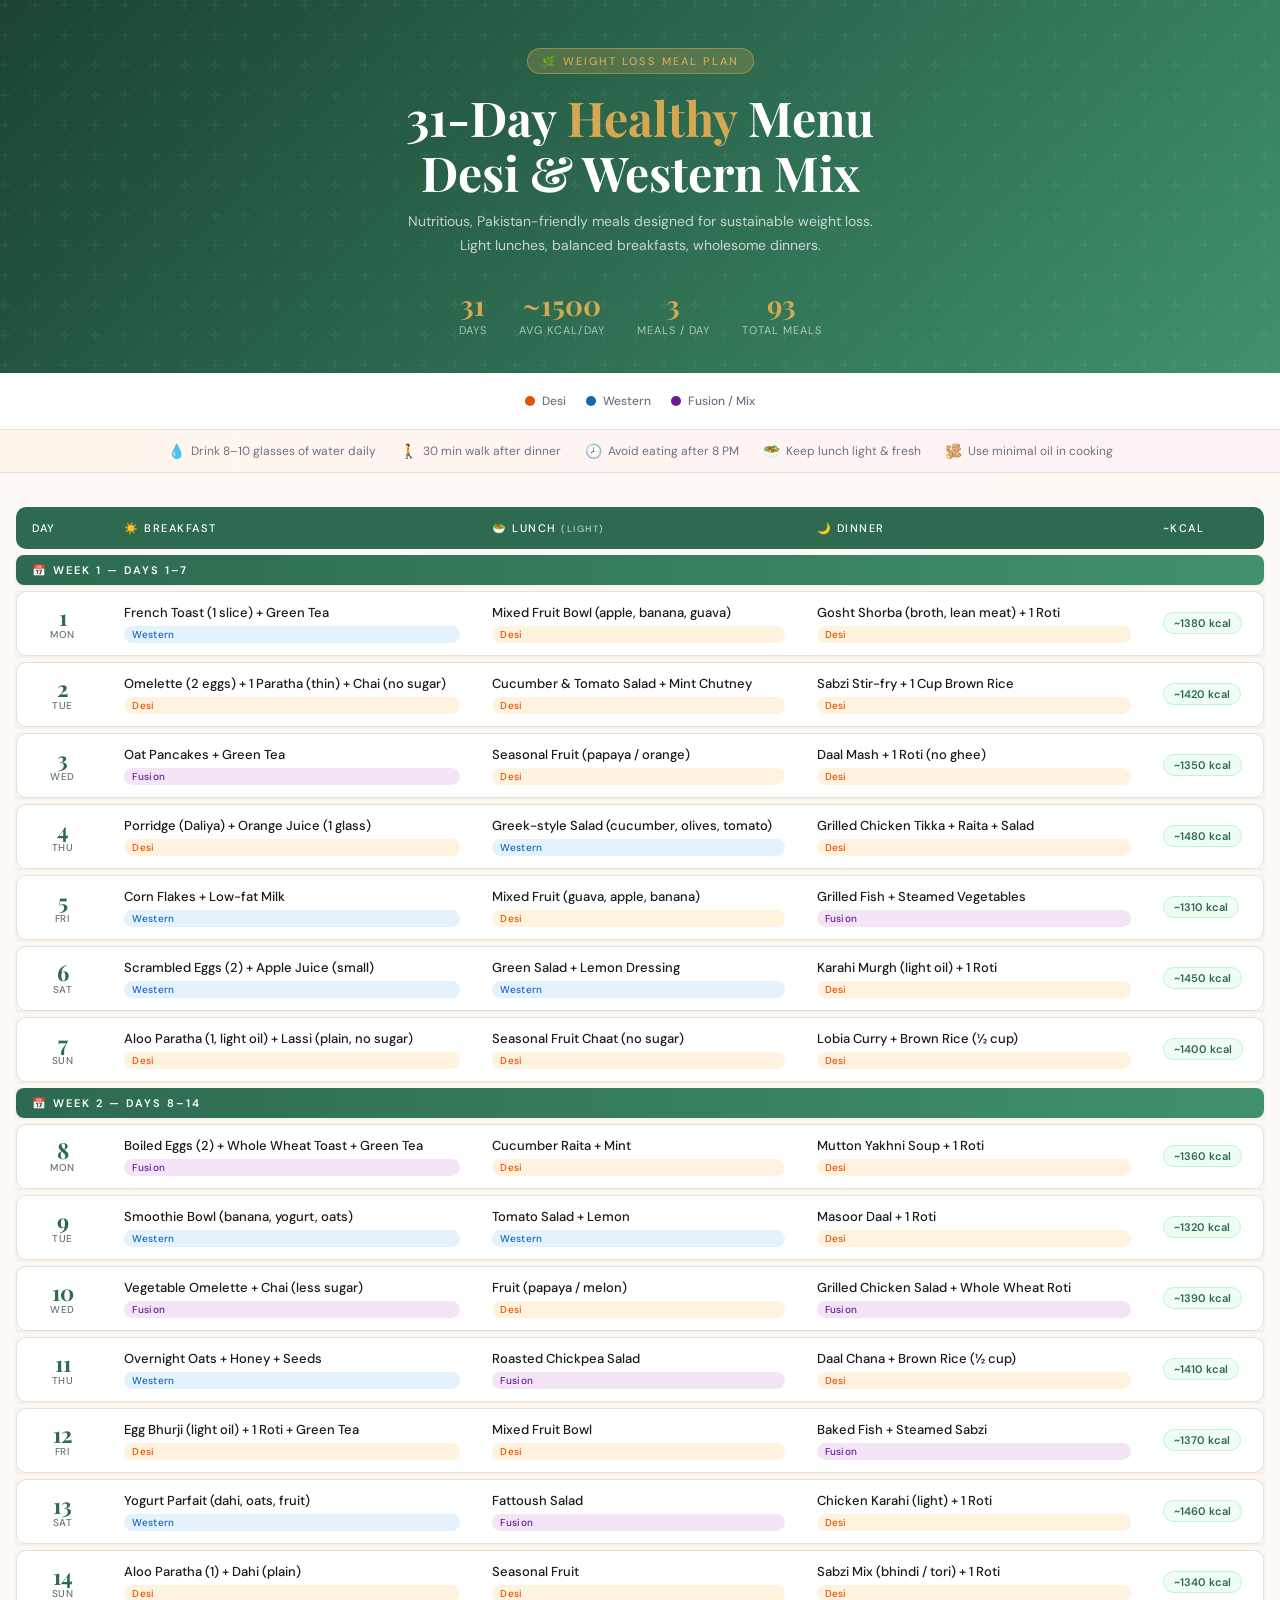
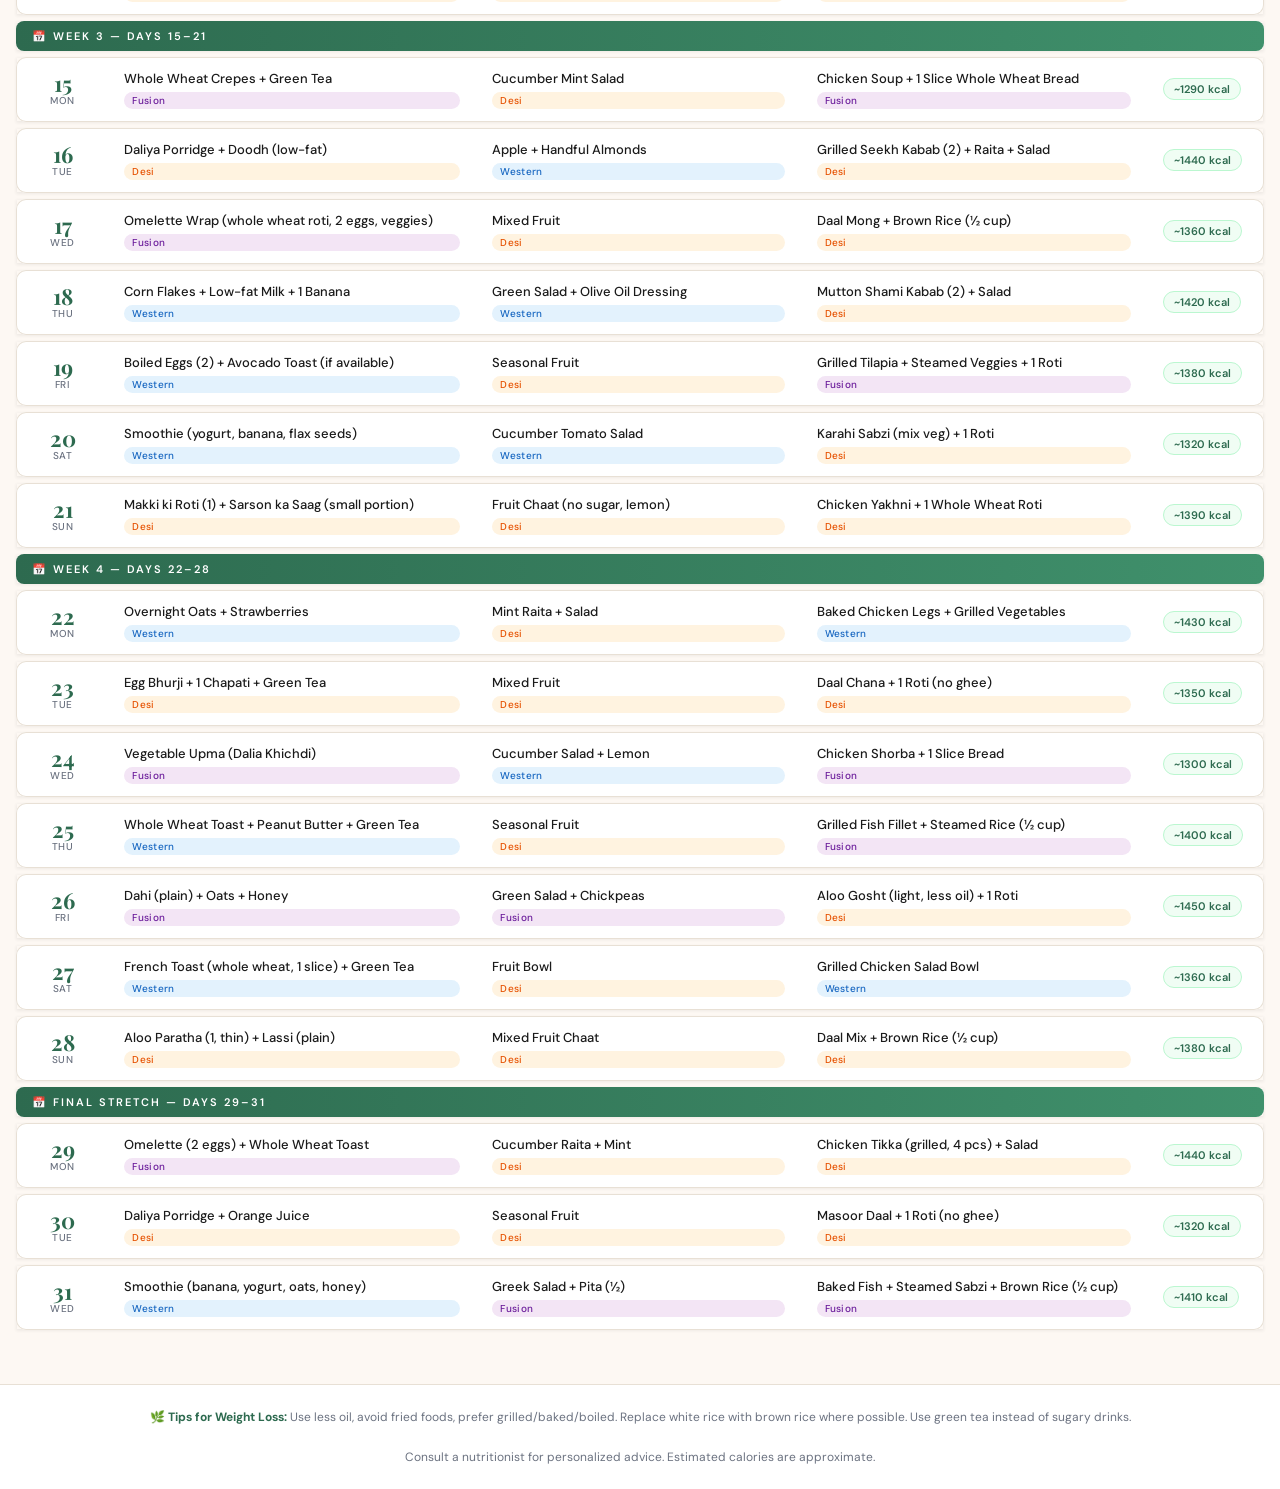
==== index.html @ 313023bd "test" ====
<!DOCTYPE html>
<html lang="en">
<head>
<meta charset="UTF-8">
<meta name="viewport" content="width=device-width, initial-scale=1.0">
<title>31-Day Meal Plan – Weight Loss</title>
<link href="https://fonts.googleapis.com/css2?family=Playfair+Display:wght@700;900&family=DM+Sans:wght@300;400;500&display=swap" rel="stylesheet">
<style>
  :root {
    --bg: #fdf8f3;
    --card: #ffffff;
    --primary: #2d6a4f;
    --accent: #d4a853;
    --accent2: #e07a5f;
    --text: #1a1a1a;
    --muted: #6b7280;
    --border: #e8e0d5;
    --breakfast: #fff7ed;
    --lunch: #f0fdf4;
    --dinner: #fdf2f8;
    --bfast-acc: #f97316;
    --lunch-acc: #16a34a;
    --dinner-acc: #9333ea;
  }

  * { box-sizing: border-box; margin: 0; padding: 0; }

  body {
    font-family: 'DM Sans', sans-serif;
    background: var(--bg);
    color: var(--text);
    min-height: 100vh;
  }

  /* HERO */
  .hero {
    background: linear-gradient(135deg, #1b4332 0%, #2d6a4f 50%, #40916c 100%);
    padding: 48px 24px 36px;
    text-align: center;
    position: relative;
    overflow: hidden;
  }
  .hero::before {
    content: '';
    position: absolute;
    inset: 0;
    background: url("data:image/svg+xml,%3Csvg width='60' height='60' viewBox='0 0 60 60' xmlns='http://www.w3.org/2000/svg'%3E%3Cg fill='none' fill-rule='evenodd'%3E%3Cg fill='%23ffffff' fill-opacity='0.04'%3E%3Cpath d='M36 34v-4h-2v4h-4v2h4v4h2v-4h4v-2h-4zm0-30V0h-2v4h-4v2h4v4h2V6h4V4h-4zM6 34v-4H4v4H0v2h4v4h2v-4h4v-2H6zM6 4V0H4v4H0v2h4v4h2V6h4V4H6z'/%3E%3C/g%3E%3C/g%3E%3C/svg%3E");
  }
  .hero-badge {
    display: inline-block;
    background: rgba(212,168,83,0.25);
    border: 1px solid rgba(212,168,83,0.5);
    color: var(--accent);
    font-size: 11px;
    font-weight: 500;
    letter-spacing: 2px;
    text-transform: uppercase;
    padding: 5px 14px;
    border-radius: 20px;
    margin-bottom: 16px;
  }
  .hero h1 {
    font-family: 'Playfair Display', serif;
    font-size: clamp(28px, 6vw, 48px);
    color: #ffffff;
    line-height: 1.15;
    margin-bottom: 10px;
  }
  .hero h1 span { color: var(--accent); }
  .hero p {
    color: rgba(255,255,255,0.72);
    font-size: 14px;
    max-width: 480px;
    margin: 0 auto 28px;
    line-height: 1.7;
  }
  .hero-stats {
    display: flex;
    justify-content: center;
    gap: 32px;
    flex-wrap: wrap;
  }
  .stat {
    text-align: center;
  }
  .stat-num {
    font-family: 'Playfair Display', serif;
    font-size: 28px;
    color: var(--accent);
    font-weight: 700;
  }
  .stat-label {
    font-size: 11px;
    color: rgba(255,255,255,0.6);
    text-transform: uppercase;
    letter-spacing: 1px;
  }

  /* LEGEND */
  .legend {
    display: flex;
    justify-content: center;
    gap: 20px;
    flex-wrap: wrap;
    padding: 20px 24px;
    background: var(--card);
    border-bottom: 1px solid var(--border);
  }
  .legend-item {
    display: flex;
    align-items: center;
    gap: 7px;
    font-size: 12px;
    font-weight: 500;
    color: var(--muted);
  }
  .legend-dot {
    width: 10px; height: 10px;
    border-radius: 50%;
  }

  /* TIPS */
  .tips-bar {
    background: linear-gradient(90deg, #fff7ed, #fdf2f8);
    border-bottom: 1px solid var(--border);
    padding: 12px 24px;
    display: flex;
    gap: 24px;
    flex-wrap: wrap;
    justify-content: center;
  }
  .tip {
    font-size: 12px;
    color: var(--muted);
    display: flex;
    align-items: center;
    gap: 6px;
  }
  .tip-icon { font-size: 14px; }

  /* TABLE WRAPPER */
  .table-wrap {
    overflow-x: auto;
    padding: 28px 16px 48px;
    max-width: 1300px;
    margin: 0 auto;
  }

  table {
    width: 100%;
    border-collapse: separate;
    border-spacing: 0 6px;
    min-width: 700px;
  }

  thead tr th {
    background: var(--primary);
    color: #fff;
    font-size: 11px;
    font-weight: 500;
    letter-spacing: 1.5px;
    text-transform: uppercase;
    padding: 14px 16px;
    text-align: left;
  }
  thead tr th:first-child { border-radius: 10px 0 0 10px; }
  thead tr th:last-child { border-radius: 0 10px 10px 0; }

  tbody tr {
    background: var(--card);
    box-shadow: 0 1px 3px rgba(0,0,0,0.06);
    transition: transform 0.15s, box-shadow 0.15s;
  }
  tbody tr:hover {
    transform: translateY(-1px);
    box-shadow: 0 4px 16px rgba(0,0,0,0.10);
  }
  tbody tr td {
    padding: 12px 16px;
    font-size: 13px;
    vertical-align: middle;
    border-top: 1px solid var(--border);
    border-bottom: 1px solid var(--border);
  }
  tbody tr td:first-child {
    border-left: 1px solid var(--border);
    border-radius: 10px 0 0 10px;
  }
  tbody tr td:last-child {
    border-right: 1px solid var(--border);
    border-radius: 0 10px 10px 0;
  }

  /* Day column */
  .day-cell {
    display: flex;
    flex-direction: column;
    align-items: center;
    min-width: 56px;
  }
  .day-num {
    font-family: 'Playfair Display', serif;
    font-size: 22px;
    font-weight: 700;
    color: var(--primary);
    line-height: 1;
  }
  .day-name {
    font-size: 10px;
    font-weight: 500;
    color: var(--muted);
    text-transform: uppercase;
    letter-spacing: 0.5px;
  }

  /* Meal pills */
  .meal-cell { display: flex; flex-direction: column; gap: 5px; }
  .meal-main { font-weight: 500; font-size: 13px; color: var(--text); }
  .meal-note { font-size: 11px; color: var(--muted); }

  .tag {
    display: inline-block;
    font-size: 10px;
    font-weight: 500;
    padding: 2px 8px;
    border-radius: 20px;
    letter-spacing: 0.3px;
  }
  .tag-desi { background: #fff3e0; color: #e65100; }
  .tag-western { background: #e3f2fd; color: #1565c0; }
  .tag-mix { background: #f3e5f5; color: #6a1b9a; }

  /* Cal badge */
  .cal-badge {
    display: inline-block;
    background: #f0fdf4;
    color: var(--primary);
    font-size: 11px;
    font-weight: 600;
    padding: 3px 10px;
    border-radius: 20px;
    border: 1px solid #bbf7d0;
    white-space: nowrap;
  }

  /* Week dividers */
  .week-header td {
    background: linear-gradient(90deg, #2d6a4f, #40916c) !important;
    color: white !important;
    font-size: 11px !important;
    font-weight: 600 !important;
    letter-spacing: 2px !important;
    text-transform: uppercase !important;
    padding: 8px 16px !important;
    border: none !important;
    border-radius: 8px !important;
    box-shadow: none !important;
  }
  .week-header:hover { transform: none !important; box-shadow: none !important; }

  /* Footer */
  footer {
    text-align: center;
    padding: 24px;
    font-size: 12px;
    color: var(--muted);
    border-top: 1px solid var(--border);
    background: var(--card);
  }
  footer strong { color: var(--primary); }

  @media (max-width: 600px) {
    .hero { padding: 32px 16px 24px; }
    .hero-stats { gap: 20px; }
  }
</style>
</head>
<body>

<div class="hero">
  <div class="hero-badge">🌿 Weight Loss Meal Plan</div>
  <h1>31-Day <span>Healthy</span> Menu<br>Desi & Western Mix</h1>
  <p>Nutritious, Pakistan-friendly meals designed for sustainable weight loss. Light lunches, balanced breakfasts, wholesome dinners.</p>
  <div class="hero-stats">
    <div class="stat"><div class="stat-num">31</div><div class="stat-label">Days</div></div>
    <div class="stat"><div class="stat-num">~1500</div><div class="stat-label">Avg kcal/day</div></div>
    <div class="stat"><div class="stat-num">3</div><div class="stat-label">Meals / Day</div></div>
    <div class="stat"><div class="stat-num">93</div><div class="stat-label">Total Meals</div></div>
  </div>
</div>

<div class="legend">
  <div class="legend-item"><div class="legend-dot" style="background:#e65100"></div> Desi</div>
  <div class="legend-item"><div class="legend-dot" style="background:#1565c0"></div> Western</div>
  <div class="legend-item"><div class="legend-dot" style="background:#6a1b9a"></div> Fusion / Mix</div>
</div>

<div class="tips-bar">
  <div class="tip"><span class="tip-icon">💧</span> Drink 8–10 glasses of water daily</div>
  <div class="tip"><span class="tip-icon">🚶</span> 30 min walk after dinner</div>
  <div class="tip"><span class="tip-icon">🕗</span> Avoid eating after 8 PM</div>
  <div class="tip"><span class="tip-icon">🥗</span> Keep lunch light & fresh</div>
  <div class="tip"><span class="tip-icon">🫚</span> Use minimal oil in cooking</div>
</div>

<div class="table-wrap">
<table>
  <thead>
    <tr>
      <th>Day</th>
      <th>☀️ Breakfast</th>
      <th>🥗 Lunch <small style="opacity:.7">(light)</small></th>
      <th>🌙 Dinner</th>
      <th>~kcal</th>
    </tr>
  </thead>
  <tbody id="mealBody">
  </tbody>
</table>
</div>

<footer>
  <p>🌿 <strong>Tips for Weight Loss:</strong> Use less oil, avoid fried foods, prefer grilled/baked/boiled. Replace white rice with brown rice where possible. Use green tea instead of sugary drinks.</p>
  <br>
  <p style="margin-top:8px">Consult a nutritionist for personalized advice. Estimated calories are approximate.</p>
</footer>

<script>
const days = ['Mon','Tue','Wed','Thu','Fri','Sat','Sun'];

const meals = [
  // WEEK 1
  { b:'French Toast (1 slice) + Green Tea', bl:'western', l:'Mixed Fruit Bowl (apple, banana, guava)', ll:'desi', d:'Gosht Shorba (broth, lean meat) + 1 Roti', dl:'desi', kcal:1380 },
  { b:'Omelette (2 eggs) + 1 Paratha (thin) + Chai (no sugar)', bl:'desi', l:'Cucumber & Tomato Salad + Mint Chutney', ll:'desi', d:'Sabzi Stir-fry + 1 Cup Brown Rice', dl:'desi', kcal:1420 },
  { b:'Oat Pancakes + Green Tea', bl:'mix', l:'Seasonal Fruit (papaya / orange)', ll:'desi', d:'Daal Mash + 1 Roti (no ghee)', dl:'desi', kcal:1350 },
  { b:'Porridge (Daliya) + Orange Juice (1 glass)', bl:'desi', l:'Greek-style Salad (cucumber, olives, tomato)', ll:'western', d:'Grilled Chicken Tikka + Raita + Salad', dl:'desi', kcal:1480 },
  { b:'Corn Flakes + Low-fat Milk', bl:'western', l:'Mixed Fruit (guava, apple, banana)', ll:'desi', d:'Grilled Fish + Steamed Vegetables', dl:'mix', kcal:1310 },
  { b:'Scrambled Eggs (2) + Apple Juice (small)', bl:'western', l:'Green Salad + Lemon Dressing', ll:'western', d:'Karahi Murgh (light oil) + 1 Roti', dl:'desi', kcal:1450 },
  { b:'Aloo Paratha (1, light oil) + Lassi (plain, no sugar)', bl:'desi', l:'Seasonal Fruit Chaat (no sugar)', ll:'desi', d:'Lobia Curry + Brown Rice (½ cup)', dl:'desi', kcal:1400 },

  // WEEK 2
  { b:'Boiled Eggs (2) + Whole Wheat Toast + Green Tea', bl:'mix', l:'Cucumber Raita + Mint', ll:'desi', d:'Mutton Yakhni Soup + 1 Roti', dl:'desi', kcal:1360 },
  { b:'Smoothie Bowl (banana, yogurt, oats)', bl:'western', l:'Tomato Salad + Lemon', ll:'western', d:'Masoor Daal + 1 Roti', dl:'desi', kcal:1320 },
  { b:'Vegetable Omelette + Chai (less sugar)', bl:'mix', l:'Fruit (papaya / melon)', ll:'desi', d:'Grilled Chicken Salad + Whole Wheat Roti', dl:'mix', kcal:1390 },
  { b:'Overnight Oats + Honey + Seeds', bl:'western', l:'Roasted Chickpea Salad', ll:'mix', d:'Daal Chana + Brown Rice (½ cup)', dl:'desi', kcal:1410 },
  { b:'Egg Bhurji (light oil) + 1 Roti + Green Tea', bl:'desi', l:'Mixed Fruit Bowl', ll:'desi', d:'Baked Fish + Steamed Sabzi', dl:'mix', kcal:1370 },
  { b:'Yogurt Parfait (dahi, oats, fruit)', bl:'western', l:'Fattoush Salad', ll:'mix', d:'Chicken Karahi (light) + 1 Roti', dl:'desi', kcal:1460 },
  { b:'Aloo Paratha (1) + Dahi (plain)', bl:'desi', l:'Seasonal Fruit', ll:'desi', d:'Sabzi Mix (bhindi / tori) + 1 Roti', dl:'desi', kcal:1340 },

  // WEEK 3
  { b:'Whole Wheat Crepes + Green Tea', bl:'mix', l:'Cucumber Mint Salad', ll:'desi', d:'Chicken Soup + 1 Slice Whole Wheat Bread', dl:'mix', kcal:1290 },
  { b:'Daliya Porridge + Doodh (low-fat)', bl:'desi', l:'Apple + Handful Almonds', ll:'western', d:'Grilled Seekh Kabab (2) + Raita + Salad', dl:'desi', kcal:1440 },
  { b:'Omelette Wrap (whole wheat roti, 2 eggs, veggies)', bl:'mix', l:'Mixed Fruit', ll:'desi', d:'Daal Mong + Brown Rice (½ cup)', dl:'desi', kcal:1360 },
  { b:'Corn Flakes + Low-fat Milk + 1 Banana', bl:'western', l:'Green Salad + Olive Oil Dressing', ll:'western', d:'Mutton Shami Kabab (2) + Salad', dl:'desi', kcal:1420 },
  { b:'Boiled Eggs (2) + Avocado Toast (if available)', bl:'western', l:'Seasonal Fruit', ll:'desi', d:'Grilled Tilapia + Steamed Veggies + 1 Roti', dl:'mix', kcal:1380 },
  { b:'Smoothie (yogurt, banana, flax seeds)', bl:'western', l:'Cucumber Tomato Salad', ll:'western', d:'Karahi Sabzi (mix veg) + 1 Roti', dl:'desi', kcal:1320 },
  { b:'Makki ki Roti (1) + Sarson ka Saag (small portion)', bl:'desi', l:'Fruit Chaat (no sugar, lemon)', ll:'desi', d:'Chicken Yakhni + 1 Whole Wheat Roti', dl:'desi', kcal:1390 },

  // WEEK 4
  { b:'Overnight Oats + Strawberries', bl:'western', l:'Mint Raita + Salad', ll:'desi', d:'Baked Chicken Legs + Grilled Vegetables', dl:'western', kcal:1430 },
  { b:'Egg Bhurji + 1 Chapati + Green Tea', bl:'desi', l:'Mixed Fruit', ll:'desi', d:'Daal Chana + 1 Roti (no ghee)', dl:'desi', kcal:1350 },
  { b:'Vegetable Upma (Dalia Khichdi)', bl:'mix', l:'Cucumber Salad + Lemon', ll:'western', d:'Chicken Shorba + 1 Slice Bread', dl:'mix', kcal:1300 },
  { b:'Whole Wheat Toast + Peanut Butter + Green Tea', bl:'western', l:'Seasonal Fruit', ll:'desi', d:'Grilled Fish Fillet + Steamed Rice (½ cup)', dl:'mix', kcal:1400 },
  { b:'Dahi (plain) + Oats + Honey', bl:'mix', l:'Green Salad + Chickpeas', ll:'mix', d:'Aloo Gosht (light, less oil) + 1 Roti', dl:'desi', kcal:1450 },
  { b:'French Toast (whole wheat, 1 slice) + Green Tea', bl:'western', l:'Fruit Bowl', ll:'desi', d:'Grilled Chicken Salad Bowl', dl:'western', kcal:1360 },
  { b:'Aloo Paratha (1, thin) + Lassi (plain)', bl:'desi', l:'Mixed Fruit Chaat', ll:'desi', d:'Daal Mix + Brown Rice (½ cup)', dl:'desi', kcal:1380 },

  // DAYS 29–31
  { b:'Omelette (2 eggs) + Whole Wheat Toast', bl:'mix', l:'Cucumber Raita + Mint', ll:'desi', d:'Chicken Tikka (grilled, 4 pcs) + Salad', dl:'desi', kcal:1440 },
  { b:'Daliya Porridge + Orange Juice', bl:'desi', l:'Seasonal Fruit', ll:'desi', d:'Masoor Daal + 1 Roti (no ghee)', dl:'desi', kcal:1320 },
  { b:'Smoothie (banana, yogurt, oats, honey)', bl:'western', l:'Greek Salad + Pita (½)', ll:'mix', d:'Baked Fish + Steamed Sabzi + Brown Rice (½ cup)', dl:'mix', kcal:1410 },
];

const tagMap = { desi:'tag-desi', western:'tag-western', mix:'tag-mix' };
const tagLabel = { desi:'Desi', western:'Western', mix:'Fusion' };
const weekLabels = ['Week 1 — Days 1–7','Week 2 — Days 8–14','Week 3 — Days 15–21','Week 4 — Days 22–28','Final Stretch — Days 29–31'];

const tbody = document.getElementById('mealBody');
let html = '';

meals.forEach((m, i) => {
  if (i % 7 === 0) {
    const wk = Math.floor(i / 7);
    html += `<tr class="week-header"><td colspan="5">📅 ${weekLabels[wk]}</td></tr>`;
  }
  const dayNum = i + 1;
  const dayName = days[i % 7];

  html += `<tr>
    <td>
      <div class="day-cell">
        <div class="day-num">${dayNum}</div>
        <div class="day-name">${dayName}</div>
      </div>
    </td>
    <td>
      <div class="meal-cell">
        <div class="meal-main">${m.b}</div>
        <span class="tag ${tagMap[m.bl]}">${tagLabel[m.bl]}</span>
      </div>
    </td>
    <td>
      <div class="meal-cell">
        <div class="meal-main">${m.l}</div>
        <span class="tag ${tagMap[m.ll]}">${tagLabel[m.ll]}</span>
      </div>
    </td>
    <td>
      <div class="meal-cell">
        <div class="meal-main">${m.d}</div>
        <span class="tag ${tagMap[m.dl]}">${tagLabel[m.dl]}</span>
      </div>
    </td>
    <td><span class="cal-badge">~${m.kcal} kcal</span></td>
  </tr>`;
});

tbody.innerHTML = html;
</script>
</body>
</html>
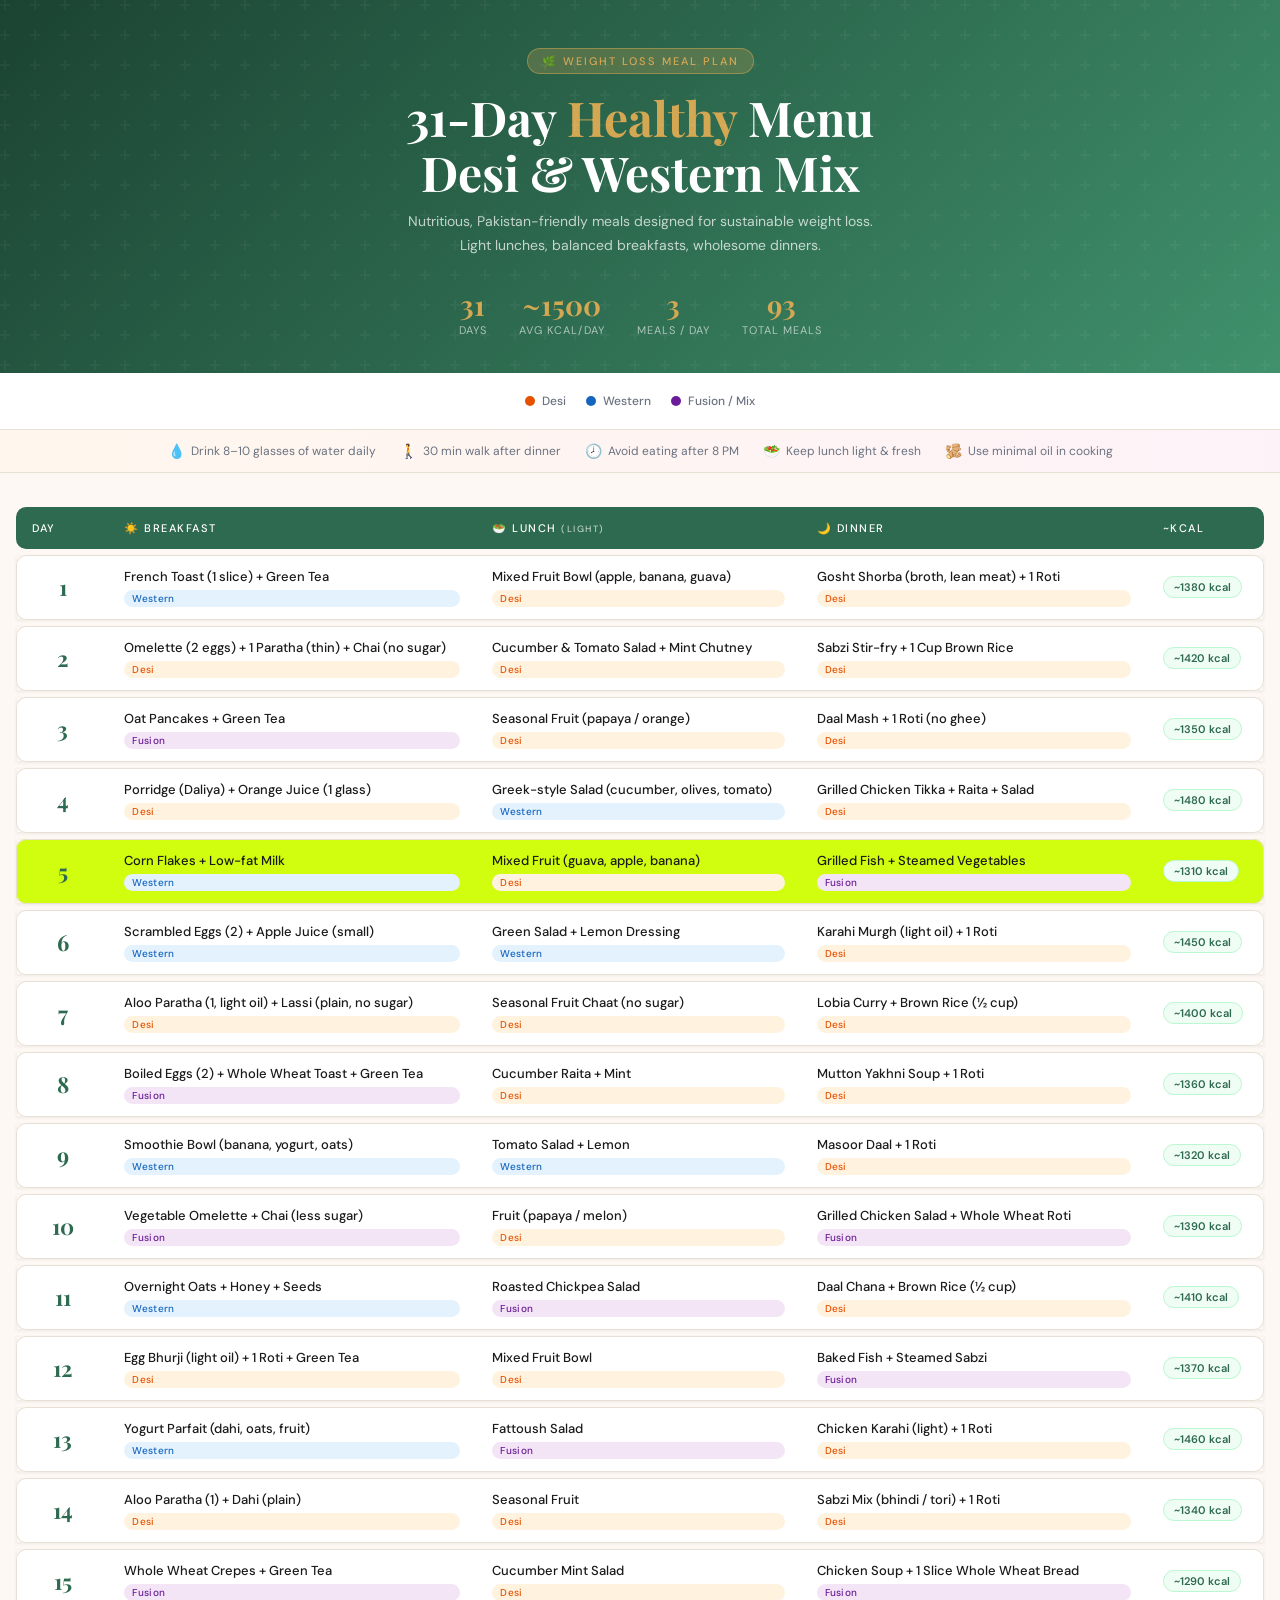
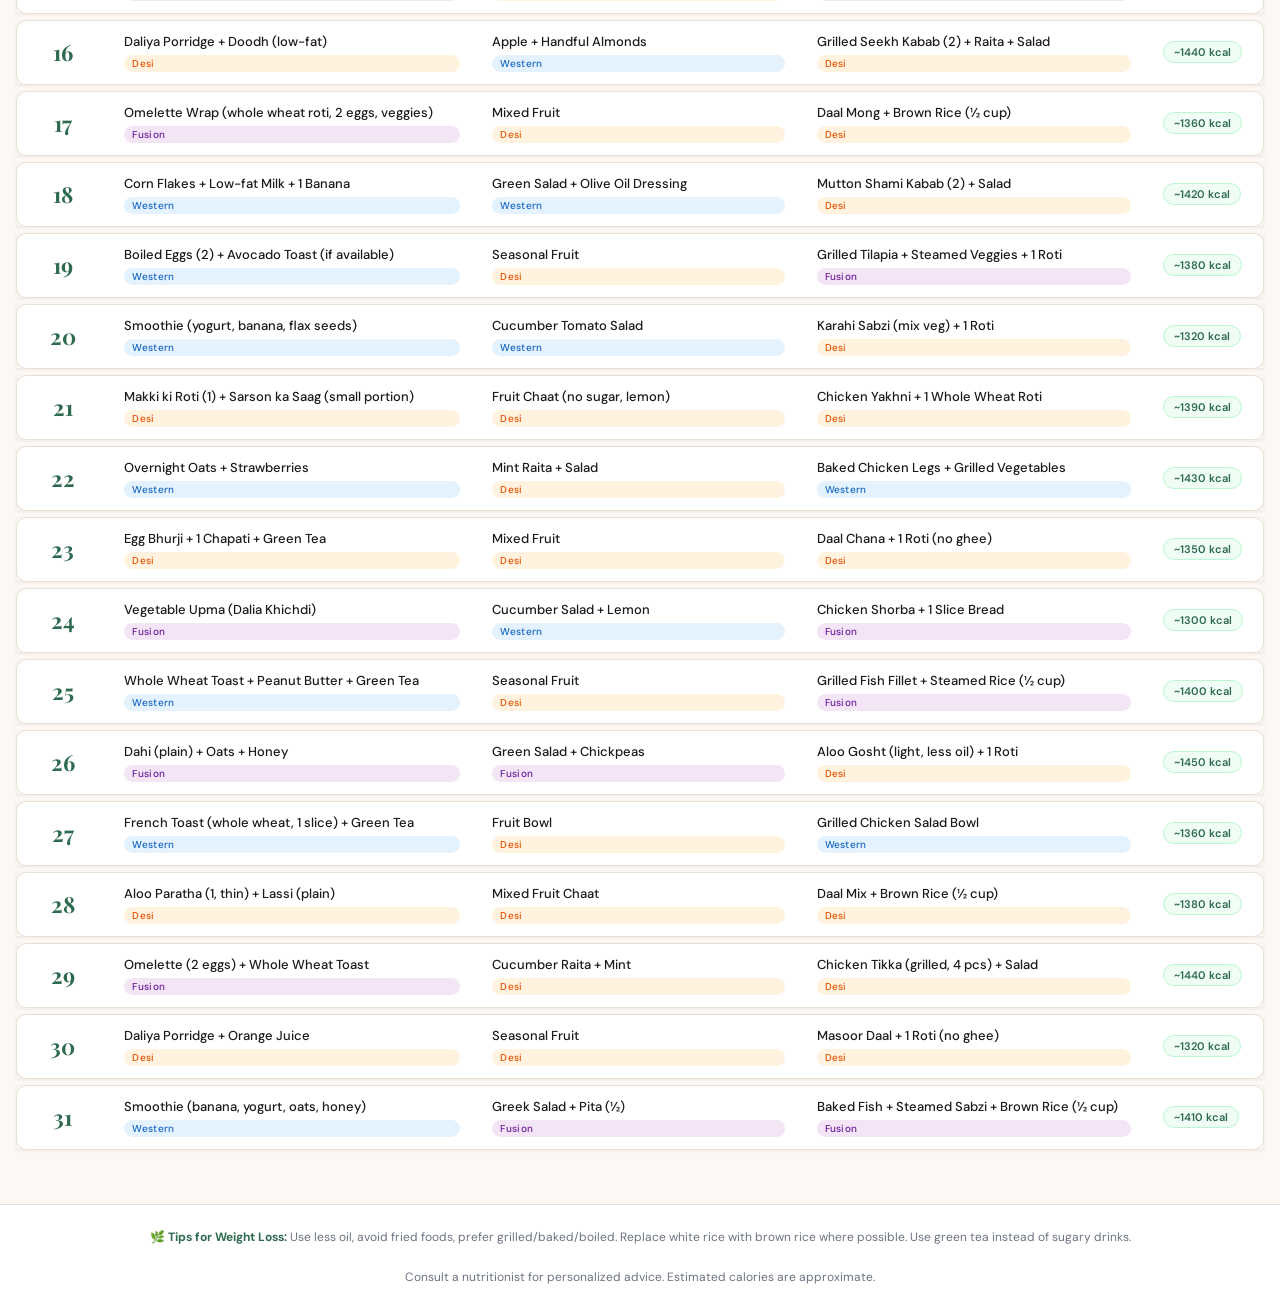
==== commit 09549b59: "Update" ====
--- a/index.html
+++ b/index.html
@@ -4,276 +4,10 @@
 <meta charset="UTF-8">
 <meta name="viewport" content="width=device-width, initial-scale=1.0">
 <title>31-Day Meal Plan – Weight Loss</title>
+
 <link href="https://fonts.googleapis.com/css2?family=Playfair+Display:wght@700;900&family=DM+Sans:wght@300;400;500&display=swap" rel="stylesheet">
-<style>
-  :root {
-    --bg: #fdf8f3;
-    --card: #ffffff;
-    --primary: #2d6a4f;
-    --accent: #d4a853;
-    --accent2: #e07a5f;
-    --text: #1a1a1a;
-    --muted: #6b7280;
-    --border: #e8e0d5;
-    --breakfast: #fff7ed;
-    --lunch: #f0fdf4;
-    --dinner: #fdf2f8;
-    --bfast-acc: #f97316;
-    --lunch-acc: #16a34a;
-    --dinner-acc: #9333ea;
-  }
+<link rel="stylesheet" href="style.css">
 
-  * { box-sizing: border-box; margin: 0; padding: 0; }
-
-  body {
-    font-family: 'DM Sans', sans-serif;
-    background: var(--bg);
-    color: var(--text);
-    min-height: 100vh;
-  }
-
-  /* HERO */
-  .hero {
-    background: linear-gradient(135deg, #1b4332 0%, #2d6a4f 50%, #40916c 100%);
-    padding: 48px 24px 36px;
-    text-align: center;
-    position: relative;
-    overflow: hidden;
-  }
-  .hero::before {
-    content: '';
-    position: absolute;
-    inset: 0;
-    background: url("data:image/svg+xml,%3Csvg width='60' height='60' viewBox='0 0 60 60' xmlns='http://www.w3.org/2000/svg'%3E%3Cg fill='none' fill-rule='evenodd'%3E%3Cg fill='%23ffffff' fill-opacity='0.04'%3E%3Cpath d='M36 34v-4h-2v4h-4v2h4v4h2v-4h4v-2h-4zm0-30V0h-2v4h-4v2h4v4h2V6h4V4h-4zM6 34v-4H4v4H0v2h4v4h2v-4h4v-2H6zM6 4V0H4v4H0v2h4v4h2V6h4V4H6z'/%3E%3C/g%3E%3C/g%3E%3C/svg%3E");
-  }
-  .hero-badge {
-    display: inline-block;
-    background: rgba(212,168,83,0.25);
-    border: 1px solid rgba(212,168,83,0.5);
-    color: var(--accent);
-    font-size: 11px;
-    font-weight: 500;
-    letter-spacing: 2px;
-    text-transform: uppercase;
-    padding: 5px 14px;
-    border-radius: 20px;
-    margin-bottom: 16px;
-  }
-  .hero h1 {
-    font-family: 'Playfair Display', serif;
-    font-size: clamp(28px, 6vw, 48px);
-    color: #ffffff;
-    line-height: 1.15;
-    margin-bottom: 10px;
-  }
-  .hero h1 span { color: var(--accent); }
-  .hero p {
-    color: rgba(255,255,255,0.72);
-    font-size: 14px;
-    max-width: 480px;
-    margin: 0 auto 28px;
-    line-height: 1.7;
-  }
-  .hero-stats {
-    display: flex;
-    justify-content: center;
-    gap: 32px;
-    flex-wrap: wrap;
-  }
-  .stat {
-    text-align: center;
-  }
-  .stat-num {
-    font-family: 'Playfair Display', serif;
-    font-size: 28px;
-    color: var(--accent);
-    font-weight: 700;
-  }
-  .stat-label {
-    font-size: 11px;
-    color: rgba(255,255,255,0.6);
-    text-transform: uppercase;
-    letter-spacing: 1px;
-  }
-
-  /* LEGEND */
-  .legend {
-    display: flex;
-    justify-content: center;
-    gap: 20px;
-    flex-wrap: wrap;
-    padding: 20px 24px;
-    background: var(--card);
-    border-bottom: 1px solid var(--border);
-  }
-  .legend-item {
-    display: flex;
-    align-items: center;
-    gap: 7px;
-    font-size: 12px;
-    font-weight: 500;
-    color: var(--muted);
-  }
-  .legend-dot {
-    width: 10px; height: 10px;
-    border-radius: 50%;
-  }
-
-  /* TIPS */
-  .tips-bar {
-    background: linear-gradient(90deg, #fff7ed, #fdf2f8);
-    border-bottom: 1px solid var(--border);
-    padding: 12px 24px;
-    display: flex;
-    gap: 24px;
-    flex-wrap: wrap;
-    justify-content: center;
-  }
-  .tip {
-    font-size: 12px;
-    color: var(--muted);
-    display: flex;
-    align-items: center;
-    gap: 6px;
-  }
-  .tip-icon { font-size: 14px; }
-
-  /* TABLE WRAPPER */
-  .table-wrap {
-    overflow-x: auto;
-    padding: 28px 16px 48px;
-    max-width: 1300px;
-    margin: 0 auto;
-  }
-
-  table {
-    width: 100%;
-    border-collapse: separate;
-    border-spacing: 0 6px;
-    min-width: 700px;
-  }
-
-  thead tr th {
-    background: var(--primary);
-    color: #fff;
-    font-size: 11px;
-    font-weight: 500;
-    letter-spacing: 1.5px;
-    text-transform: uppercase;
-    padding: 14px 16px;
-    text-align: left;
-  }
-  thead tr th:first-child { border-radius: 10px 0 0 10px; }
-  thead tr th:last-child { border-radius: 0 10px 10px 0; }
-
-  tbody tr {
-    background: var(--card);
-    box-shadow: 0 1px 3px rgba(0,0,0,0.06);
-    transition: transform 0.15s, box-shadow 0.15s;
-  }
-  tbody tr:hover {
-    transform: translateY(-1px);
-    box-shadow: 0 4px 16px rgba(0,0,0,0.10);
-  }
-  tbody tr td {
-    padding: 12px 16px;
-    font-size: 13px;
-    vertical-align: middle;
-    border-top: 1px solid var(--border);
-    border-bottom: 1px solid var(--border);
-  }
-  tbody tr td:first-child {
-    border-left: 1px solid var(--border);
-    border-radius: 10px 0 0 10px;
-  }
-  tbody tr td:last-child {
-    border-right: 1px solid var(--border);
-    border-radius: 0 10px 10px 0;
-  }
-
-  /* Day column */
-  .day-cell {
-    display: flex;
-    flex-direction: column;
-    align-items: center;
-    min-width: 56px;
-  }
-  .day-num {
-    font-family: 'Playfair Display', serif;
-    font-size: 22px;
-    font-weight: 700;
-    color: var(--primary);
-    line-height: 1;
-  }
-  .day-name {
-    font-size: 10px;
-    font-weight: 500;
-    color: var(--muted);
-    text-transform: uppercase;
-    letter-spacing: 0.5px;
-  }
-
-  /* Meal pills */
-  .meal-cell { display: flex; flex-direction: column; gap: 5px; }
-  .meal-main { font-weight: 500; font-size: 13px; color: var(--text); }
-  .meal-note { font-size: 11px; color: var(--muted); }
-
-  .tag {
-    display: inline-block;
-    font-size: 10px;
-    font-weight: 500;
-    padding: 2px 8px;
-    border-radius: 20px;
-    letter-spacing: 0.3px;
-  }
-  .tag-desi { background: #fff3e0; color: #e65100; }
-  .tag-western { background: #e3f2fd; color: #1565c0; }
-  .tag-mix { background: #f3e5f5; color: #6a1b9a; }
-
-  /* Cal badge */
-  .cal-badge {
-    display: inline-block;
-    background: #f0fdf4;
-    color: var(--primary);
-    font-size: 11px;
-    font-weight: 600;
-    padding: 3px 10px;
-    border-radius: 20px;
-    border: 1px solid #bbf7d0;
-    white-space: nowrap;
-  }
-
-  /* Week dividers */
-  .week-header td {
-    background: linear-gradient(90deg, #2d6a4f, #40916c) !important;
-    color: white !important;
-    font-size: 11px !important;
-    font-weight: 600 !important;
-    letter-spacing: 2px !important;
-    text-transform: uppercase !important;
-    padding: 8px 16px !important;
-    border: none !important;
-    border-radius: 8px !important;
-    box-shadow: none !important;
-  }
-  .week-header:hover { transform: none !important; box-shadow: none !important; }
-
-  /* Footer */
-  footer {
-    text-align: center;
-    padding: 24px;
-    font-size: 12px;
-    color: var(--muted);
-    border-top: 1px solid var(--border);
-    background: var(--card);
-  }
-  footer strong { color: var(--primary); }
-
-  @media (max-width: 600px) {
-    .hero { padding: 32px 16px 24px; }
-    .hero-stats { gap: 20px; }
-  }
-</style>
 </head>
 <body>
 
@@ -329,7 +63,6 @@
 const days = ['Mon','Tue','Wed','Thu','Fri','Sat','Sun'];
 
 const meals = [
-  // WEEK 1
   { b:'French Toast (1 slice) + Green Tea', bl:'western', l:'Mixed Fruit Bowl (apple, banana, guava)', ll:'desi', d:'Gosht Shorba (broth, lean meat) + 1 Roti', dl:'desi', kcal:1380 },
   { b:'Omelette (2 eggs) + 1 Paratha (thin) + Chai (no sugar)', bl:'desi', l:'Cucumber & Tomato Salad + Mint Chutney', ll:'desi', d:'Sabzi Stir-fry + 1 Cup Brown Rice', dl:'desi', kcal:1420 },
   { b:'Oat Pancakes + Green Tea', bl:'mix', l:'Seasonal Fruit (papaya / orange)', ll:'desi', d:'Daal Mash + 1 Roti (no ghee)', dl:'desi', kcal:1350 },
@@ -337,8 +70,6 @@
   { b:'Corn Flakes + Low-fat Milk', bl:'western', l:'Mixed Fruit (guava, apple, banana)', ll:'desi', d:'Grilled Fish + Steamed Vegetables', dl:'mix', kcal:1310 },
   { b:'Scrambled Eggs (2) + Apple Juice (small)', bl:'western', l:'Green Salad + Lemon Dressing', ll:'western', d:'Karahi Murgh (light oil) + 1 Roti', dl:'desi', kcal:1450 },
   { b:'Aloo Paratha (1, light oil) + Lassi (plain, no sugar)', bl:'desi', l:'Seasonal Fruit Chaat (no sugar)', ll:'desi', d:'Lobia Curry + Brown Rice (½ cup)', dl:'desi', kcal:1400 },
-
-  // WEEK 2
   { b:'Boiled Eggs (2) + Whole Wheat Toast + Green Tea', bl:'mix', l:'Cucumber Raita + Mint', ll:'desi', d:'Mutton Yakhni Soup + 1 Roti', dl:'desi', kcal:1360 },
   { b:'Smoothie Bowl (banana, yogurt, oats)', bl:'western', l:'Tomato Salad + Lemon', ll:'western', d:'Masoor Daal + 1 Roti', dl:'desi', kcal:1320 },
   { b:'Vegetable Omelette + Chai (less sugar)', bl:'mix', l:'Fruit (papaya / melon)', ll:'desi', d:'Grilled Chicken Salad + Whole Wheat Roti', dl:'mix', kcal:1390 },
@@ -346,8 +77,6 @@
   { b:'Egg Bhurji (light oil) + 1 Roti + Green Tea', bl:'desi', l:'Mixed Fruit Bowl', ll:'desi', d:'Baked Fish + Steamed Sabzi', dl:'mix', kcal:1370 },
   { b:'Yogurt Parfait (dahi, oats, fruit)', bl:'western', l:'Fattoush Salad', ll:'mix', d:'Chicken Karahi (light) + 1 Roti', dl:'desi', kcal:1460 },
   { b:'Aloo Paratha (1) + Dahi (plain)', bl:'desi', l:'Seasonal Fruit', ll:'desi', d:'Sabzi Mix (bhindi / tori) + 1 Roti', dl:'desi', kcal:1340 },
-
-  // WEEK 3
   { b:'Whole Wheat Crepes + Green Tea', bl:'mix', l:'Cucumber Mint Salad', ll:'desi', d:'Chicken Soup + 1 Slice Whole Wheat Bread', dl:'mix', kcal:1290 },
   { b:'Daliya Porridge + Doodh (low-fat)', bl:'desi', l:'Apple + Handful Almonds', ll:'western', d:'Grilled Seekh Kabab (2) + Raita + Salad', dl:'desi', kcal:1440 },
   { b:'Omelette Wrap (whole wheat roti, 2 eggs, veggies)', bl:'mix', l:'Mixed Fruit', ll:'desi', d:'Daal Mong + Brown Rice (½ cup)', dl:'desi', kcal:1360 },
@@ -355,8 +84,6 @@
   { b:'Boiled Eggs (2) + Avocado Toast (if available)', bl:'western', l:'Seasonal Fruit', ll:'desi', d:'Grilled Tilapia + Steamed Veggies + 1 Roti', dl:'mix', kcal:1380 },
   { b:'Smoothie (yogurt, banana, flax seeds)', bl:'western', l:'Cucumber Tomato Salad', ll:'western', d:'Karahi Sabzi (mix veg) + 1 Roti', dl:'desi', kcal:1320 },
   { b:'Makki ki Roti (1) + Sarson ka Saag (small portion)', bl:'desi', l:'Fruit Chaat (no sugar, lemon)', ll:'desi', d:'Chicken Yakhni + 1 Whole Wheat Roti', dl:'desi', kcal:1390 },
-
-  // WEEK 4
   { b:'Overnight Oats + Strawberries', bl:'western', l:'Mint Raita + Salad', ll:'desi', d:'Baked Chicken Legs + Grilled Vegetables', dl:'western', kcal:1430 },
   { b:'Egg Bhurji + 1 Chapati + Green Tea', bl:'desi', l:'Mixed Fruit', ll:'desi', d:'Daal Chana + 1 Roti (no ghee)', dl:'desi', kcal:1350 },
   { b:'Vegetable Upma (Dalia Khichdi)', bl:'mix', l:'Cucumber Salad + Lemon', ll:'western', d:'Chicken Shorba + 1 Slice Bread', dl:'mix', kcal:1300 },
@@ -364,8 +91,6 @@
   { b:'Dahi (plain) + Oats + Honey', bl:'mix', l:'Green Salad + Chickpeas', ll:'mix', d:'Aloo Gosht (light, less oil) + 1 Roti', dl:'desi', kcal:1450 },
   { b:'French Toast (whole wheat, 1 slice) + Green Tea', bl:'western', l:'Fruit Bowl', ll:'desi', d:'Grilled Chicken Salad Bowl', dl:'western', kcal:1360 },
   { b:'Aloo Paratha (1, thin) + Lassi (plain)', bl:'desi', l:'Mixed Fruit Chaat', ll:'desi', d:'Daal Mix + Brown Rice (½ cup)', dl:'desi', kcal:1380 },
-
-  // DAYS 29–31
   { b:'Omelette (2 eggs) + Whole Wheat Toast', bl:'mix', l:'Cucumber Raita + Mint', ll:'desi', d:'Chicken Tikka (grilled, 4 pcs) + Salad', dl:'desi', kcal:1440 },
   { b:'Daliya Porridge + Orange Juice', bl:'desi', l:'Seasonal Fruit', ll:'desi', d:'Masoor Daal + 1 Roti (no ghee)', dl:'desi', kcal:1320 },
   { b:'Smoothie (banana, yogurt, oats, honey)', bl:'western', l:'Greek Salad + Pita (½)', ll:'mix', d:'Baked Fish + Steamed Sabzi + Brown Rice (½ cup)', dl:'mix', kcal:1410 },
@@ -379,10 +104,6 @@
 let html = '';
 
 meals.forEach((m, i) => {
-  if (i % 7 === 0) {
-    const wk = Math.floor(i / 7);
-    html += `<tr class="week-header"><td colspan="5">📅 ${weekLabels[wk]}</td></tr>`;
-  }
   const dayNum = i + 1;
   const dayName = days[i % 7];
 
@@ -390,7 +111,6 @@
     <td>
       <div class="day-cell">
         <div class="day-num">${dayNum}</div>
-        <div class="day-name">${dayName}</div>
       </div>
     </td>
     <td>
@@ -416,6 +136,23 @@
 });
 
 tbody.innerHTML = html;
+
+// ===== TODAY AUTO SCROLL + HIGHLIGHT =====
+
+let today = new Date();
+let day = today.getDate() - 1;
+
+// Get rows
+const rows = document.querySelectorAll('#mealBody tr');
+
+if (rows[day]) {
+  rows[day].classList.add('today-row');
+
+  rows[day].scrollIntoView({
+    behavior: 'smooth',
+    block: 'center'
+  });
+}
 </script>
 </body>
 </html>
--- a/style.css
+++ b/style.css
@@ -0,0 +1,273 @@
+  :root {
+    --bg: #fdf8f3;
+    --card: #ffffff;
+    --primary: #2d6a4f;
+    --accent: #d4a853;
+    --accent2: #e07a5f;
+    --text: #1a1a1a;
+    --muted: #6b7280;
+    --border: #e8e0d5;
+    --breakfast: #fff7ed;
+    --lunch: #f0fdf4;
+    --dinner: #fdf2f8;
+    --bfast-acc: #f97316;
+    --lunch-acc: #16a34a;
+    --dinner-acc: #9333ea;
+  }
+
+  * { box-sizing: border-box; margin: 0; padding: 0; }
+
+  body {
+    font-family: 'DM Sans', sans-serif;
+    background: var(--bg);
+    color: var(--text);
+    min-height: 100vh;
+  }
+
+  /* HERO */
+  .hero {
+    background: linear-gradient(135deg, #1b4332 0%, #2d6a4f 50%, #40916c 100%);
+    padding: 48px 24px 36px;
+    text-align: center;
+    position: relative;
+    overflow: hidden;
+  }
+  .hero::before {
+    content: '';
+    position: absolute;
+    inset: 0;
+    background: url("data:image/svg+xml,%3Csvg width='60' height='60' viewBox='0 0 60 60' xmlns='http://www.w3.org/2000/svg'%3E%3Cg fill='none' fill-rule='evenodd'%3E%3Cg fill='%23ffffff' fill-opacity='0.04'%3E%3Cpath d='M36 34v-4h-2v4h-4v2h4v4h2v-4h4v-2h-4zm0-30V0h-2v4h-4v2h4v4h2V6h4V4h-4zM6 34v-4H4v4H0v2h4v4h2v-4h4v-2H6zM6 4V0H4v4H0v2h4v4h2V6h4V4H6z'/%3E%3C/g%3E%3C/g%3E%3C/svg%3E");
+  }
+  .hero-badge {
+    display: inline-block;
+    background: rgba(212,168,83,0.25);
+    border: 1px solid rgba(212,168,83,0.5);
+    color: var(--accent);
+    font-size: 11px;
+    font-weight: 500;
+    letter-spacing: 2px;
+    text-transform: uppercase;
+    padding: 5px 14px;
+    border-radius: 20px;
+    margin-bottom: 16px;
+  }
+  .hero h1 {
+    font-family: 'Playfair Display', serif;
+    font-size: clamp(28px, 6vw, 48px);
+    color: #ffffff;
+    line-height: 1.15;
+    margin-bottom: 10px;
+  }
+  .hero h1 span { color: var(--accent); }
+  .hero p {
+    color: rgba(255,255,255,0.72);
+    font-size: 14px;
+    max-width: 480px;
+    margin: 0 auto 28px;
+    line-height: 1.7;
+  }
+  .hero-stats {
+    display: flex;
+    justify-content: center;
+    gap: 32px;
+    flex-wrap: wrap;
+  }
+  .stat {
+    text-align: center;
+  }
+  .stat-num {
+    font-family: 'Playfair Display', serif;
+    font-size: 28px;
+    color: var(--accent);
+    font-weight: 700;
+  }
+  .stat-label {
+    font-size: 11px;
+    color: rgba(255,255,255,0.6);
+    text-transform: uppercase;
+    letter-spacing: 1px;
+  }
+
+  /* LEGEND */
+  .legend {
+    display: flex;
+    justify-content: center;
+    gap: 20px;
+    flex-wrap: wrap;
+    padding: 20px 24px;
+    background: var(--card);
+    border-bottom: 1px solid var(--border);
+  }
+  .legend-item {
+    display: flex;
+    align-items: center;
+    gap: 7px;
+    font-size: 12px;
+    font-weight: 500;
+    color: var(--muted);
+  }
+  .legend-dot {
+    width: 10px; height: 10px;
+    border-radius: 50%;
+  }
+
+  /* TIPS */
+  .tips-bar {
+    background: linear-gradient(90deg, #fff7ed, #fdf2f8);
+    border-bottom: 1px solid var(--border);
+    padding: 12px 24px;
+    display: flex;
+    gap: 24px;
+    flex-wrap: wrap;
+    justify-content: center;
+  }
+  .tip {
+    font-size: 12px;
+    color: var(--muted);
+    display: flex;
+    align-items: center;
+    gap: 6px;
+  }
+  .tip-icon { font-size: 14px; }
+
+  /* TABLE WRAPPER */
+  .table-wrap {
+    overflow-x: auto;
+    padding: 28px 16px 48px;
+    max-width: 1300px;
+    margin: 0 auto;
+  }
+
+  table {
+    width: 100%;
+    border-collapse: separate;
+    border-spacing: 0 6px;
+    min-width: 700px;
+  }
+
+  thead tr th {
+    background: var(--primary);
+    color: #fff;
+    font-size: 11px;
+    font-weight: 500;
+    letter-spacing: 1.5px;
+    text-transform: uppercase;
+    padding: 14px 16px;
+    text-align: left;
+  }
+  thead tr th:first-child { border-radius: 10px 0 0 10px; }
+  thead tr th:last-child { border-radius: 0 10px 10px 0; }
+
+  tbody tr {
+    background: var(--card);
+    box-shadow: 0 1px 3px rgba(0,0,0,0.06);
+    transition: transform 0.15s, box-shadow 0.15s;
+  }
+  tbody tr:hover {
+    transform: translateY(-1px);
+    box-shadow: 0 4px 16px rgba(0,0,0,0.10);
+  }
+  tbody tr td {
+    padding: 12px 16px;
+    font-size: 13px;
+    vertical-align: middle;
+    border-top: 1px solid var(--border);
+    border-bottom: 1px solid var(--border);
+  }
+  tbody tr td:first-child {
+    border-left: 1px solid var(--border);
+    border-radius: 10px 0 0 10px;
+  }
+  tbody tr td:last-child {
+    border-right: 1px solid var(--border);
+    border-radius: 0 10px 10px 0;
+  }
+
+  /* Day column */
+  .day-cell {
+    display: flex;
+    flex-direction: column;
+    align-items: center;
+    min-width: 56px;
+  }
+  .day-num {
+    font-family: 'Playfair Display', serif;
+    font-size: 22px;
+    font-weight: 700;
+    color: var(--primary);
+    line-height: 1;
+  }
+  .day-name {
+    font-size: 10px;
+    font-weight: 500;
+    color: var(--muted);
+    text-transform: uppercase;
+    letter-spacing: 0.5px;
+  }
+
+  /* Meal pills */
+  .meal-cell { display: flex; flex-direction: column; gap: 5px; }
+  .meal-main { font-weight: 500; font-size: 13px; color: var(--text); }
+  .meal-note { font-size: 11px; color: var(--muted); }
+
+  .tag {
+    display: inline-block;
+    font-size: 10px;
+    font-weight: 500;
+    padding: 2px 8px;
+    border-radius: 20px;
+    letter-spacing: 0.3px;
+  }
+  .tag-desi { background: #fff3e0; color: #e65100; }
+  .tag-western { background: #e3f2fd; color: #1565c0; }
+  .tag-mix { background: #f3e5f5; color: #6a1b9a; }
+
+  /* Cal badge */
+  .cal-badge {
+    display: inline-block;
+    background: #f0fdf4;
+    color: var(--primary);
+    font-size: 11px;
+    font-weight: 600;
+    padding: 3px 10px;
+    border-radius: 20px;
+    border: 1px solid #bbf7d0;
+    white-space: nowrap;
+  }
+
+  /* Week dividers */
+  .week-header td {
+    background: linear-gradient(90deg, #2d6a4f, #40916c) !important;
+    color: white !important;
+    font-size: 11px !important;
+    font-weight: 600 !important;
+    letter-spacing: 2px !important;
+    text-transform: uppercase !important;
+    padding: 8px 16px !important;
+    border: none !important;
+    border-radius: 8px !important;
+    box-shadow: none !important;
+  }
+  .week-header:hover { transform: none !important; box-shadow: none !important; }
+
+  /* Footer */
+  footer {
+    text-align: center;
+    padding: 24px;
+    font-size: 12px;
+    color: var(--muted);
+    border-top: 1px solid var(--border);
+    background: var(--card);
+  }
+  footer strong { color: var(--primary); }
+
+  @media (max-width: 600px) {
+    .hero { padding: 32px 16px 24px; }
+    .hero-stats { gap: 20px; }
+  }
+
+  .today-row {
+  background: #d1fd0e;
+  border-left: 5px solid #ff9800;
+  transition: all 0.3s ease;
+}
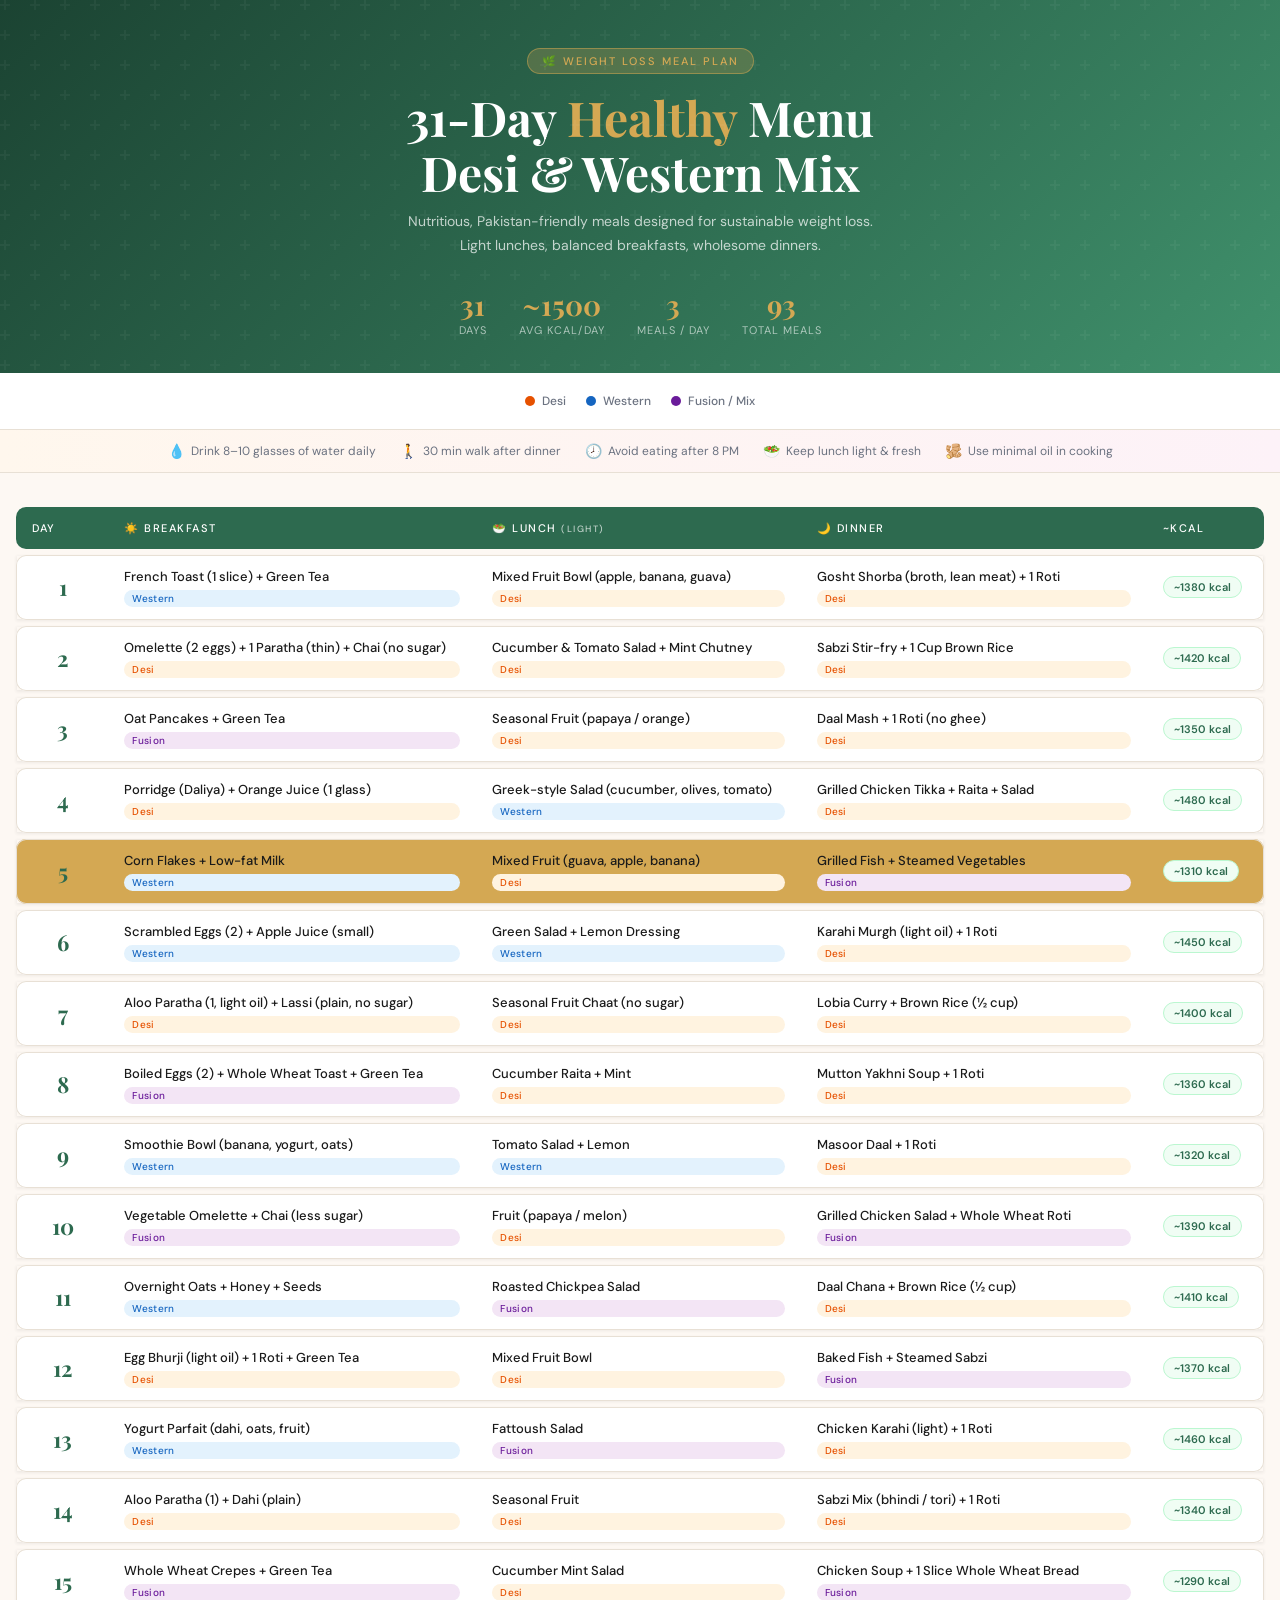
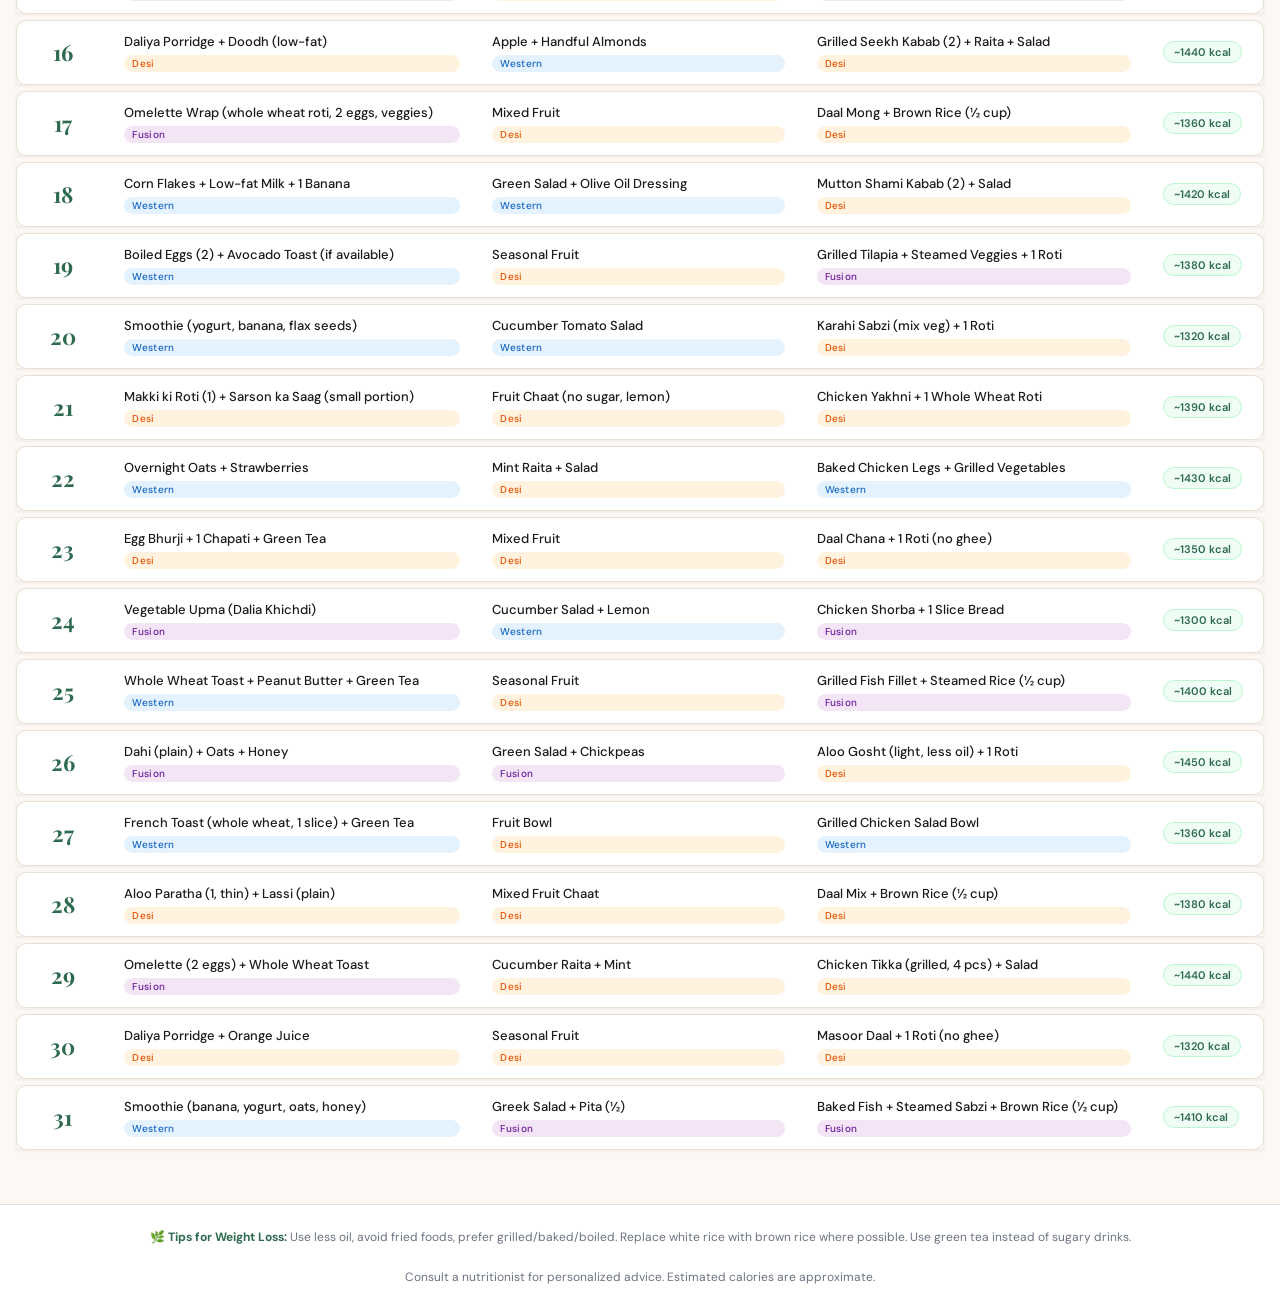
==== commit 9b8a3675: "update" ====
--- a/index.html
+++ b/index.html
@@ -53,6 +53,21 @@
 </table>
 </div>
 
+<div class="modal-backdrop" id="mealModal">
+  <div class="modal" role="dialog" aria-modal="true" aria-labelledby="modalTitle" aria-describedby="modalDescription">
+    <button class="modal-close" id="closeModal" aria-label="Close recipe details">×</button>
+    <div class="modal-header">
+      <div class="modal-category" id="modalCategory">Meal details</div>
+      <h2 class="modal-title" id="modalTitle">Recipe title</h2>
+    </div>
+    <div class="modal-body">
+      <p class="modal-recipe" id="modalDescription">Recipe instructions will appear here.</p>
+      <h3>Ingredients</h3>
+      <ul class="modal-ingredients" id="modalIngredients"></ul>
+    </div>
+  </div>
+</div>
+
 <footer>
   <p>🌿 <strong>Tips for Weight Loss:</strong> Use less oil, avoid fried foods, prefer grilled/baked/boiled. Replace white rice with brown rice where possible. Use green tea instead of sugary drinks.</p>
   <br>
@@ -63,42 +78,76 @@
 const days = ['Mon','Tue','Wed','Thu','Fri','Sat','Sun'];
 
 const meals = [
-  { b:'French Toast (1 slice) + Green Tea', bl:'western', l:'Mixed Fruit Bowl (apple, banana, guava)', ll:'desi', d:'Gosht Shorba (broth, lean meat) + 1 Roti', dl:'desi', kcal:1380 },
-  { b:'Omelette (2 eggs) + 1 Paratha (thin) + Chai (no sugar)', bl:'desi', l:'Cucumber & Tomato Salad + Mint Chutney', ll:'desi', d:'Sabzi Stir-fry + 1 Cup Brown Rice', dl:'desi', kcal:1420 },
-  { b:'Oat Pancakes + Green Tea', bl:'mix', l:'Seasonal Fruit (papaya / orange)', ll:'desi', d:'Daal Mash + 1 Roti (no ghee)', dl:'desi', kcal:1350 },
-  { b:'Porridge (Daliya) + Orange Juice (1 glass)', bl:'desi', l:'Greek-style Salad (cucumber, olives, tomato)', ll:'western', d:'Grilled Chicken Tikka + Raita + Salad', dl:'desi', kcal:1480 },
-  { b:'Corn Flakes + Low-fat Milk', bl:'western', l:'Mixed Fruit (guava, apple, banana)', ll:'desi', d:'Grilled Fish + Steamed Vegetables', dl:'mix', kcal:1310 },
-  { b:'Scrambled Eggs (2) + Apple Juice (small)', bl:'western', l:'Green Salad + Lemon Dressing', ll:'western', d:'Karahi Murgh (light oil) + 1 Roti', dl:'desi', kcal:1450 },
-  { b:'Aloo Paratha (1, light oil) + Lassi (plain, no sugar)', bl:'desi', l:'Seasonal Fruit Chaat (no sugar)', ll:'desi', d:'Lobia Curry + Brown Rice (½ cup)', dl:'desi', kcal:1400 },
-  { b:'Boiled Eggs (2) + Whole Wheat Toast + Green Tea', bl:'mix', l:'Cucumber Raita + Mint', ll:'desi', d:'Mutton Yakhni Soup + 1 Roti', dl:'desi', kcal:1360 },
-  { b:'Smoothie Bowl (banana, yogurt, oats)', bl:'western', l:'Tomato Salad + Lemon', ll:'western', d:'Masoor Daal + 1 Roti', dl:'desi', kcal:1320 },
-  { b:'Vegetable Omelette + Chai (less sugar)', bl:'mix', l:'Fruit (papaya / melon)', ll:'desi', d:'Grilled Chicken Salad + Whole Wheat Roti', dl:'mix', kcal:1390 },
-  { b:'Overnight Oats + Honey + Seeds', bl:'western', l:'Roasted Chickpea Salad', ll:'mix', d:'Daal Chana + Brown Rice (½ cup)', dl:'desi', kcal:1410 },
-  { b:'Egg Bhurji (light oil) + 1 Roti + Green Tea', bl:'desi', l:'Mixed Fruit Bowl', ll:'desi', d:'Baked Fish + Steamed Sabzi', dl:'mix', kcal:1370 },
-  { b:'Yogurt Parfait (dahi, oats, fruit)', bl:'western', l:'Fattoush Salad', ll:'mix', d:'Chicken Karahi (light) + 1 Roti', dl:'desi', kcal:1460 },
-  { b:'Aloo Paratha (1) + Dahi (plain)', bl:'desi', l:'Seasonal Fruit', ll:'desi', d:'Sabzi Mix (bhindi / tori) + 1 Roti', dl:'desi', kcal:1340 },
-  { b:'Whole Wheat Crepes + Green Tea', bl:'mix', l:'Cucumber Mint Salad', ll:'desi', d:'Chicken Soup + 1 Slice Whole Wheat Bread', dl:'mix', kcal:1290 },
-  { b:'Daliya Porridge + Doodh (low-fat)', bl:'desi', l:'Apple + Handful Almonds', ll:'western', d:'Grilled Seekh Kabab (2) + Raita + Salad', dl:'desi', kcal:1440 },
-  { b:'Omelette Wrap (whole wheat roti, 2 eggs, veggies)', bl:'mix', l:'Mixed Fruit', ll:'desi', d:'Daal Mong + Brown Rice (½ cup)', dl:'desi', kcal:1360 },
-  { b:'Corn Flakes + Low-fat Milk + 1 Banana', bl:'western', l:'Green Salad + Olive Oil Dressing', ll:'western', d:'Mutton Shami Kabab (2) + Salad', dl:'desi', kcal:1420 },
-  { b:'Boiled Eggs (2) + Avocado Toast (if available)', bl:'western', l:'Seasonal Fruit', ll:'desi', d:'Grilled Tilapia + Steamed Veggies + 1 Roti', dl:'mix', kcal:1380 },
-  { b:'Smoothie (yogurt, banana, flax seeds)', bl:'western', l:'Cucumber Tomato Salad', ll:'western', d:'Karahi Sabzi (mix veg) + 1 Roti', dl:'desi', kcal:1320 },
-  { b:'Makki ki Roti (1) + Sarson ka Saag (small portion)', bl:'desi', l:'Fruit Chaat (no sugar, lemon)', ll:'desi', d:'Chicken Yakhni + 1 Whole Wheat Roti', dl:'desi', kcal:1390 },
-  { b:'Overnight Oats + Strawberries', bl:'western', l:'Mint Raita + Salad', ll:'desi', d:'Baked Chicken Legs + Grilled Vegetables', dl:'western', kcal:1430 },
-  { b:'Egg Bhurji + 1 Chapati + Green Tea', bl:'desi', l:'Mixed Fruit', ll:'desi', d:'Daal Chana + 1 Roti (no ghee)', dl:'desi', kcal:1350 },
-  { b:'Vegetable Upma (Dalia Khichdi)', bl:'mix', l:'Cucumber Salad + Lemon', ll:'western', d:'Chicken Shorba + 1 Slice Bread', dl:'mix', kcal:1300 },
-  { b:'Whole Wheat Toast + Peanut Butter + Green Tea', bl:'western', l:'Seasonal Fruit', ll:'desi', d:'Grilled Fish Fillet + Steamed Rice (½ cup)', dl:'mix', kcal:1400 },
-  { b:'Dahi (plain) + Oats + Honey', bl:'mix', l:'Green Salad + Chickpeas', ll:'mix', d:'Aloo Gosht (light, less oil) + 1 Roti', dl:'desi', kcal:1450 },
-  { b:'French Toast (whole wheat, 1 slice) + Green Tea', bl:'western', l:'Fruit Bowl', ll:'desi', d:'Grilled Chicken Salad Bowl', dl:'western', kcal:1360 },
-  { b:'Aloo Paratha (1, thin) + Lassi (plain)', bl:'desi', l:'Mixed Fruit Chaat', ll:'desi', d:'Daal Mix + Brown Rice (½ cup)', dl:'desi', kcal:1380 },
-  { b:'Omelette (2 eggs) + Whole Wheat Toast', bl:'mix', l:'Cucumber Raita + Mint', ll:'desi', d:'Chicken Tikka (grilled, 4 pcs) + Salad', dl:'desi', kcal:1440 },
-  { b:'Daliya Porridge + Orange Juice', bl:'desi', l:'Seasonal Fruit', ll:'desi', d:'Masoor Daal + 1 Roti (no ghee)', dl:'desi', kcal:1320 },
-  { b:'Smoothie (banana, yogurt, oats, honey)', bl:'western', l:'Greek Salad + Pita (½)', ll:'mix', d:'Baked Fish + Steamed Sabzi + Brown Rice (½ cup)', dl:'mix', kcal:1410 },
+  { b:'French Toast (1 slice) + Green Tea', b_recipe:'Dip whole wheat bread in beaten egg mixture and cook lightly in a non-stick pan. Top with minimal ghee and serve warm with green tea.', b_ingredients:['Whole wheat bread (1 slice)', 'Eggs (2)', 'Green tea (1 cup)'], bl:'western', l:'Mixed Fruit Bowl (apple, banana, guava)', l_recipe:'Chop fresh fruits into bite-sized pieces. Mix in a bowl and serve fresh, no added sugar.', l_ingredients:['Apple (1)', 'Banana (1)', 'Guava (1 medium)'], ll:'desi', d:'Gosht Shorba (broth, lean meat) + 1 Roti', d_recipe:'Boil lean meat pieces with spices and herbs in minimal oil until tender. Serve as broth with 1 whole wheat roti on the side.', d_ingredients:['Lean meat (150g)', 'Ginger-garlic paste (1 tsp)', '1 whole wheat roti', 'Spices to taste'], dl:'desi', kcal:1380 },
+  { b:'Omelette (2 eggs) + 1 Paratha (thin) + Chai (no sugar)', b_recipe:'Whisk 2 eggs with salt and pepper. Cook in a non-stick pan with minimal oil until golden. Serve with 1 thin paratha and sugar-free chai.', b_ingredients:['Eggs (2)', 'Whole wheat paratha (1, thin)', 'Chai (1 cup, no sugar)', 'Oil (1 tsp)'], bl:'desi', l:'Cucumber & Tomato Salad + Mint Chutney', l_recipe:'Slice cucumber and tomato. Arrange in a bowl and prepare fresh mint chutney with cilantro, green chilies, and lemon juice.', l_ingredients:['Cucumber (1 medium)', 'Tomato (2 medium)', 'Fresh mint (½ bunch)', 'Green chili (1)', 'Lemon juice (1 tbsp)'], ll:'desi', d:'Sabzi Stir-fry + 1 Cup Brown Rice', d_recipe:'Stir-fry mixed vegetables (spinach, fenugreek, peppers) with minimal oil and spices. Serve with 1 cup cooked brown rice.', d_ingredients:['Mixed greens (2 cups)', 'Bell peppers (1)', 'Onion (1)', 'Brown rice (1 cup cooked)', 'Oil (1 tsp)'], dl:'desi', kcal:1420 },
+  { b:'Oat Pancakes + Green Tea', b_recipe:'Mix oats, egg, and cinnamon. Cook on a non-stick pan until golden on both sides. Serve with green tea, no added sugar.', b_ingredients:['Rolled oats (½ cup)', 'Egg (1)', 'Cinnamon (½ tsp)', 'Green tea (1 cup)'], bl:'mix', l:'Seasonal Fruit (papaya / orange)', l_recipe:'Peel and slice fresh papaya or orange into bite-sized pieces. Serve immediately for maximum nutrients.', l_ingredients:['Papaya or Orange (1 medium)'], ll:'desi', d:'Daal Mash + 1 Roti (no ghee)', d_recipe:'Cook lentils with turmeric and spices until soft and mashed. Serve with 1 whole wheat roti cooked without ghee.', d_ingredients:['Masoor daal (½ cup)', 'Turmeric (½ tsp)', 'Whole wheat roti (1)', 'Spices to taste'], dl:'desi', kcal:1350 },
+  { b:'Porridge (Daliya) + Orange Juice (1 glass)', b_recipe:'Cook broken wheat with water and a pinch of salt until soft and creamy. Serve warm with 1 glass fresh orange juice.', b_ingredients:['Broken wheat (½ cup)', 'Water (1.5 cups)', 'Salt to taste', 'Orange juice (1 glass)'], bl:'desi', l:'Greek-style Salad (cucumber, olives, tomato)', l_recipe:'Chop cucumber, tomato, and add olives. Drizzle with lemon juice and minimal olive oil. Mix well.', l_ingredients:['Cucumber (1)', 'Tomato (2)', 'Olives (½ cup)', 'Lemon juice (1 tbsp)', 'Olive oil (1 tsp)'], ll:'western', d:'Grilled Chicken Tikka + Raita + Salad', d_recipe:'Marinate chicken in yogurt and spices for 30 minutes. Grill until cooked. Serve with cucumber raita and fresh salad.', d_ingredients:['Chicken breast (200g)', 'Yogurt (½ cup)', 'Spices (ginger, garlic, chili)', 'Cucumber raita', 'Mixed salad'], dl:'desi', kcal:1480 },
+  { b:'Corn Flakes + Low-fat Milk', b_recipe:'Pour corn flakes in a bowl and add 1 cup low-fat milk. Serve immediately.', b_ingredients:['Corn flakes (1 cup)', 'Low-fat milk (1 cup)'], bl:'western', l:'Mixed Fruit (guava, apple, banana)', l_recipe:'Wash and slice fresh fruits. Combine in a bowl and serve fresh without added sugar.', l_ingredients:['Guava (1)', 'Apple (1)', 'Banana (1)'], ll:'desi', d:'Grilled Fish + Steamed Vegetables', d_recipe:'Grill fish fillet with minimal oil and herbs. Steam mixed vegetables separately. Serve together.', d_ingredients:['Fish fillet (200g)', 'Broccoli (1 cup)', 'Carrots (1 medium)', 'Oil (1 tsp)', 'Herbs to taste'], dl:'mix', kcal:1310 },
+  { b:'Scrambled Eggs (2) + Apple Juice (small)', b_recipe:'Beat 2 eggs with salt and pepper. Cook in non-stick pan with minimal oil until scrambled. Serve with 1 small glass apple juice.', b_ingredients:['Eggs (2)', 'Oil (1 tsp)', 'Apple juice (1 small glass)'], bl:'western', l:'Green Salad + Lemon Dressing', l_recipe:'Mix lettuce, spinach, and cucumber. Prepare dressing with lemon juice and minimal olive oil.', l_ingredients:['Mixed greens (2 cups)', 'Cucumber (½)', 'Lemon juice (2 tbsp)', 'Olive oil (1 tsp)'], ll:'western', d:'Karahi Murgh (light oil) + 1 Roti', d_recipe:'Cook chicken pieces with tomatoes and peppers in minimal oil. Serve hot with 1 whole wheat roti.', d_ingredients:['Chicken (200g)', 'Tomatoes (2)', 'Bell peppers (1)', 'Oil (2 tsp)', 'Roti (1)'], dl:'desi', kcal:1450 },
+  { b:'Aloo Paratha (1, light oil) + Lassi (plain, no sugar)', b_recipe:'Make whole wheat dough, stuff with boiled potato and spices. Cook on griddle with minimal oil. Serve with plain lassi.', b_ingredients:['Whole wheat flour (1 cup)', 'Potato (1 medium)', 'Oil (1 tsp)', 'Plain lassi (1 cup, no sugar)'], bl:'desi', l:'Seasonal Fruit Chaat (no sugar)', l_recipe:'Chop fresh seasonal fruits, add lemon juice and black salt. Mix well and serve fresh.', l_ingredients:['Seasonal fruits (2 cups)', 'Lemon juice (1 tbsp)', 'Black salt (½ tsp)'], ll:'desi', d:'Lobia Curry + Brown Rice (½ cup)', d_recipe:'Cook kidney beans with tomatoes and spices in minimal oil. Serve with ½ cup cooked brown rice.', d_ingredients:['Kidney beans (1 cup cooked)', 'Tomatoes (2)', 'Spices to taste', 'Brown rice (½ cup cooked)', 'Oil (1 tsp)'], dl:'desi', kcal:1400 },
+  { b:'Boiled Eggs (2) + Whole Wheat Toast + Green Tea', b_recipe:'Boil 2 eggs until firm. Toast whole wheat bread lightly. Serve together with green tea.', b_ingredients:['Eggs (2)', 'Whole wheat bread (2 slices)', 'Green tea (1 cup)'], bl:'mix', l:'Cucumber Raita + Mint', l_recipe:'Grate cucumber and mix with plain yogurt, cumin, and fresh mint. Add salt to taste.', l_ingredients:['Cucumber (1 medium)', 'Yogurt (1 cup)', 'Fresh mint (¼ bunch)', 'Cumin (½ tsp)'], ll:'desi', d:'Mutton Yakhni Soup + 1 Roti', d_recipe:'Boil mutton pieces with spices in water until tender. Serve as broth with 1 roti.', d_ingredients:['Mutton (150g)', 'Ginger-garlic (1 tsp)', 'Spices to taste', 'Roti (1)'], dl:'desi', kcal:1360 },
+  { b:'Smoothie Bowl (banana, yogurt, oats)', b_recipe:'Blend banana with yogurt and milk. Pour in a bowl and top with oats and seeds.', b_ingredients:['Banana (1)', 'Yogurt (1 cup)', 'Milk (½ cup)', 'Oats (2 tbsp)', 'Seeds (1 tbsp)'], bl:'western', l:'Tomato Salad + Lemon', l_recipe:'Slice tomatoes and onions. Mix and dress with lemon juice and minimal oil.', l_ingredients:['Tomatoes (3)', 'Onion (1)', 'Lemon juice (2 tbsp)', 'Oil (1 tsp)'], ll:'western', d:'Masoor Daal + 1 Roti', d_recipe:'Cook red lentils with turmeric until soft. Serve with 1 whole wheat roti.', d_ingredients:['Red lentils (½ cup)', 'Turmeric (½ tsp)', 'Whole wheat roti (1)', 'Spices to taste'], dl:'desi', kcal:1320 },
+  { b:'Vegetable Omelette + Chai (less sugar)', b_recipe:'Make omelette with eggs and finely chopped vegetables. Cook in minimal oil. Serve with sugar-free chai.', b_ingredients:['Eggs (2)', 'Mixed vegetables (½ cup)', 'Oil (1 tsp)', 'Chai (1 cup, less sugar)'], bl:'mix', l:'Fruit (papaya / melon)', l_recipe:'Peel and cut fresh papaya or melon into chunks. Serve fresh and cold.', l_ingredients:['Papaya or Melon (1 medium)'], ll:'desi', d:'Grilled Chicken Salad + Whole Wheat Roti', d_recipe:'Grill chicken breast and slice. Mix with fresh vegetables and light dressing. Serve with roti.', d_ingredients:['Chicken breast (200g)', 'Mixed vegetables (2 cups)', 'Lemon dressing (2 tbsp)', 'Whole wheat roti (1)'], dl:'mix', kcal:1390 },
+  { b:'Overnight Oats + Honey + Seeds', b_recipe:'Mix oats with yogurt, milk, and honey. Refrigerate overnight. Top with seeds before serving.', b_ingredients:['Oats (½ cup)', 'Yogurt (½ cup)', 'Milk (½ cup)', 'Honey (1 tsp)', 'Seeds (1 tbsp)'], bl:'western', l:'Roasted Chickpea Salad', l_recipe:'Roast chickpeas with minimal oil and spices until crispy. Toss with chopped vegetables.', l_ingredients:['Chickpeas (1 cup)', 'Mixed vegetables (1 cup)', 'Oil (1 tsp)', 'Spices to taste'], ll:'mix', d:'Daal Chana + Brown Rice (½ cup)', d_recipe:'Cook mixed lentils and chickpeas with spices. Serve with ½ cup brown rice.', d_ingredients:['Mixed lentils (½ cup)', 'Chickpeas (½ cup)', 'Brown rice (½ cup cooked)', 'Spices to taste'], dl:'desi', kcal:1410 },
+  { b:'Egg Bhurji (light oil) + 1 Roti + Green Tea', b_recipe:'Scramble eggs with onions, tomatoes, and spices in minimal oil. Serve with roti and green tea.', b_ingredients:['Eggs (2)', 'Onion (1)', 'Tomato (1)', 'Oil (1 tsp)', 'Roti (1)', 'Green tea (1 cup)'], bl:'desi', l:'Mixed Fruit Bowl', l_recipe:'Combine sliced apple, banana, and berries. Serve fresh without added sugar.', l_ingredients:['Apple (1)', 'Banana (1)', 'Berries (½ cup)'], ll:'desi', d:'Baked Fish + Steamed Sabzi', d_recipe:'Bake fish fillet in oven with herbs. Steam mixed vegetables separately. Serve together.', d_ingredients:['Fish fillet (200g)', 'Mixed vegetables (2 cups)', 'Herbs to taste'], dl:'mix', kcal:1370 },
+  { b:'Yogurt Parfait (dahi, oats, fruit)', b_recipe:'Layer yogurt, oats, and fresh berries. Serve immediately for best texture.', b_ingredients:['Yogurt (1 cup)', 'Oats (¼ cup)', 'Berries (½ cup)'], bl:'western', l:'Fattoush Salad', l_recipe:'Mix mixed greens with tomatoes, cucumbers, and crispy whole wheat croutons. Dress with lemon vinaigrette.', l_ingredients:['Mixed greens (2 cups)', 'Tomatoes (1)', 'Cucumber (1)', 'Whole wheat croutons (2 tbsp)', 'Lemon vinaigrette (2 tbsp)'], ll:'mix', d:'Chicken Karahi (light) + 1 Roti', d_recipe:'Cook chicken with tomatoes and peppers in minimal oil. Finish with fresh cilantro. Serve with roti.', d_ingredients:['Chicken (200g)', 'Tomatoes (2)', 'Bell peppers (1)', 'Oil (2 tsp)', 'Cilantro (2 tbsp)', 'Roti (1)'], dl:'desi', kcal:1460 },
+  { b:'Aloo Paratha (1) + Dahi (plain)', b_recipe:'Make potato-stuffed paratha with minimal oil. Serve with plain yogurt.', b_ingredients:['Whole wheat flour (1 cup)', 'Potato (1 medium)', 'Oil (1 tsp)', 'Yogurt (½ cup)'], bl:'desi', l:'Seasonal Fruit', l_recipe:'Choose and serve 1-2 seasonal fruits fresh and whole or sliced.', l_ingredients:['Seasonal fruit (1-2 medium)'], ll:'desi', d:'Sabzi Mix (bhindi / tori) + 1 Roti', d_recipe:'Stir-fry mixed vegetables with minimal oil and spices. Serve with roti.', d_ingredients:['Okra (1 cup)', 'Bottle gourd (1 cup)', 'Onion (½)', 'Oil (1 tsp)', 'Roti (1)', 'Spices to taste'], dl:'desi', kcal:1340 },
+  { b:'Whole Wheat Crepes + Green Tea', b_recipe:'Make thin crepes from whole wheat flour. Serve rolled up with green tea.', b_ingredients:['Whole wheat flour (½ cup)', 'Egg (1)', 'Milk (½ cup)', 'Green tea (1 cup)'], bl:'mix', l:'Cucumber Mint Salad', l_recipe:'Slice cucumber and mix with fresh mint, lemon juice, and salt.', l_ingredients:['Cucumber (2 medium)', 'Fresh mint (½ bunch)', 'Lemon juice (2 tbsp)', 'Salt to taste'], ll:'desi', d:'Chicken Soup + 1 Slice Whole Wheat Bread', d_recipe:'Make clear chicken broth with vegetables and herbs. Serve hot with toasted bread.', d_ingredients:['Chicken (150g)', 'Mixed vegetables (1 cup)', 'Whole wheat bread (1 slice)', 'Broth (2 cups)', 'Herbs to taste'], dl:'mix', kcal:1290 },
+  { b:'Daliya Porridge + Doodh (low-fat)', b_recipe:'Cook broken wheat with water until soft and creamy. Serve warm with low-fat milk.', b_ingredients:['Broken wheat (½ cup)', 'Water (1.5 cups)', 'Low-fat milk (1 cup)', 'Salt to taste'], bl:'desi', l:'Apple + Handful Almonds', l_recipe:'Slice apple and serve with raw almonds. Eat fresh.', l_ingredients:['Apple (1 large)', 'Almonds (15-20)'], ll:'western', d:'Grilled Seekh Kabab (2) + Raita + Salad', d_recipe:'Make seekh kabab with minced meat and spices, grill on skewers. Serve with raita and salad.', d_ingredients:['Minced meat (150g)', 'Spices to taste', 'Cucumber raita (½ cup)', 'Mixed salad (1 cup)'], dl:'desi', kcal:1440 },
+  { b:'Omelette Wrap (whole wheat roti, 2 eggs, veggies)', b_recipe:'Make omelette with vegetables, wrap in warm roti. Serve hot.', b_ingredients:['Eggs (2)', 'Whole wheat roti (1)', 'Mixed vegetables (½ cup)', 'Oil (1 tsp)'], bl:'mix', l:'Mixed Fruit', l_recipe:'Combine sliced apple, banana, orange, and grapes. Serve fresh.', l_ingredients:['Apple (1)', 'Banana (1)', 'Orange (1)', 'Grapes (½ cup)'], ll:'desi', d:'Daal Mong + Brown Rice (½ cup)', d_recipe:'Cook mung lentils with spices until soft. Serve with ½ cup brown rice.', d_ingredients:['Mung lentils (½ cup)', 'Brown rice (½ cup cooked)', 'Spices to taste'], dl:'desi', kcal:1360 },
+  { b:'Corn Flakes + Low-fat Milk + 1 Banana', b_recipe:'Pour corn flakes in a bowl, add milk, and top with banana slices.', b_ingredients:['Corn flakes (1 cup)', 'Low-fat milk (1 cup)', 'Banana (1)'], bl:'western', l:'Green Salad + Olive Oil Dressing', l_recipe:'Mix fresh greens with cucumber and tomato. Drizzle with olive oil and vinegar.', l_ingredients:['Mixed greens (2 cups)', 'Cucumber (½)', 'Tomato (1)', 'Olive oil (1 tsp)', 'Vinegar (1 tbsp)'], ll:'western', d:'Mutton Shami Kabab (2) + Salad', d_recipe:'Make spiced mutton kababs and grill or pan-fry. Serve with fresh salad.', d_ingredients:['Minced mutton (150g)', 'Spices to taste', 'Fresh salad (1 cup)'], dl:'desi', kcal:1420 },
+  { b:'Boiled Eggs (2) + Avocado Toast (if available)', b_recipe:'Boil 2 eggs and mash with salt. Spread on toasted whole wheat bread with avocado.', b_ingredients:['Eggs (2)', 'Whole wheat bread (1 slice)', 'Avocado (½)'], bl:'western', l:'Seasonal Fruit', l_recipe:'Select and serve 1-2 medium fresh seasonal fruits.', l_ingredients:['Seasonal fruit (1-2 medium)'], ll:'desi', d:'Grilled Tilapia + Steamed Veggies + 1 Roti', d_recipe:'Grill tilapia fillet with herbs. Steam vegetables. Serve with roti.', d_ingredients:['Tilapia fillet (200g)', 'Mixed vegetables (1.5 cups)', 'Herbs to taste', 'Whole wheat roti (1)'], dl:'mix', kcal:1380 },
+  { b:'Smoothie (yogurt, banana, flax seeds)', b_recipe:'Blend yogurt, banana, and flax seeds with milk. Serve immediately.', b_ingredients:['Yogurt (1 cup)', 'Banana (1)', 'Flax seeds (1 tbsp)', 'Milk (½ cup)'], bl:'western', l:'Cucumber Tomato Salad', l_recipe:'Dice cucumber and tomato. Mix with lemon juice and minimal salt.', l_ingredients:['Cucumber (1 large)', 'Tomato (2)', 'Lemon juice (2 tbsp)'], ll:'western', d:'Karahi Sabzi (mix veg) + 1 Roti', d_recipe:'Stir-fry mixed vegetables in minimal oil with spices. Serve hot with roti.', d_ingredients:['Mixed vegetables (3 cups)', 'Oil (1.5 tsp)', 'Spices to taste', 'Whole wheat roti (1)'], dl:'desi', kcal:1320 },
+  { b:'Makki ki Roti (1) + Sarson ka Saag (small portion)', b_recipe:'Make cornmeal roti and serve with small portion of sautéed spinach in minimal oil.', b_ingredients:['Cornmeal (½ cup)', 'Spinach (1 cup)', 'Oil (1 tsp)', 'Salt and spices to taste'], bl:'desi', l:'Fruit Chaat (no sugar, lemon)', l_recipe:'Chop fruits and mix with lemon juice, salt, and spices. Serve fresh.', l_ingredients:['Mixed fruits (2 cups)', 'Lemon juice (2 tbsp)', 'Salt and spices to taste'], ll:'desi', d:'Chicken Yakhni + 1 Whole Wheat Roti', d_recipe:'Make clear chicken broth with spices. Serve hot with roti.', d_ingredients:['Chicken (150g)', 'Ginger-garlic (1 tsp)', 'Broth (2 cups)', 'Whole wheat roti (1)', 'Spices to taste'], dl:'desi', kcal:1390 },
+  { b:'Overnight Oats + Strawberries', b_recipe:'Mix oats with yogurt and milk. Refrigerate overnight. Top with fresh strawberries.', b_ingredients:['Oats (½ cup)', 'Yogurt (½ cup)', 'Milk (½ cup)', 'Strawberries (½ cup)'], bl:'western', l:'Mint Raita + Salad', l_recipe:'Mix yogurt with grated cucumber, mint, and spices. Serve with fresh salad.', l_ingredients:['Yogurt (1 cup)', 'Cucumber (1 medium)', 'Fresh mint (¼ bunch)', 'Mixed salad (1 cup)', 'Spices to taste'], ll:'desi', d:'Baked Chicken Legs + Grilled Vegetables', d_recipe:'Bake chicken legs with herbs. Grill vegetables separately. Serve together.', d_ingredients:['Chicken legs (2)', 'Mixed vegetables (2 cups)', 'Herbs to taste'], dl:'western', kcal:1430 },
+  { b:'Egg Bhurji + 1 Chapati + Green Tea', b_recipe:'Scramble eggs with onions and tomatoes in minimal oil. Serve with chapati and green tea.', b_ingredients:['Eggs (2)', 'Onion (1)', 'Tomato (1)', 'Oil (1 tsp)', 'Chapati (1)', 'Green tea (1 cup)'], bl:'desi', l:'Mixed Fruit', l_recipe:'Slice and mix fresh fruits. Serve without added sugar.', l_ingredients:['Assorted fruits (2 cups)'], ll:'desi', d:'Daal Chana + 1 Roti (no ghee)', d_recipe:'Cook mixed lentils and chickpeas with spices. Serve with roti made without ghee.', d_ingredients:['Mixed lentils (½ cup)', 'Chickpeas (½ cup)', 'Whole wheat roti (1)', 'Spices to taste'], dl:'desi', kcal:1350 },
+  { b:'Vegetable Upma (Dalia Khichdi)', b_recipe:'Cook broken wheat with vegetables and minimal oil until soft. Season with spices and lemon juice.', b_ingredients:['Broken wheat (½ cup)', 'Mixed vegetables (1 cup)', 'Oil (1 tsp)', 'Lemon juice (1 tbsp)', 'Spices to taste'], bl:'mix', l:'Cucumber Salad + Lemon', l_recipe:'Slice cucumber thinly and dress with lemon juice, salt, and spices.', l_ingredients:['Cucumber (2 medium)', 'Lemon juice (2 tbsp)', 'Salt to taste'], ll:'western', d:'Chicken Shorba + 1 Slice Bread', d_recipe:'Make light chicken broth with vegetables. Serve hot with whole wheat bread.', d_ingredients:['Chicken (150g)', 'Mixed vegetables (1 cup)', 'Whole wheat bread (1 slice)', 'Broth (2 cups)', 'Herbs to taste'], dl:'mix', kcal:1300 },
+  { b:'Whole Wheat Toast + Peanut Butter + Green Tea', b_recipe:'Toast whole wheat bread and spread thin layer of peanut butter. Serve with green tea.', b_ingredients:['Whole wheat bread (2 slices)', 'Peanut butter (1 tbsp)', 'Green tea (1 cup)'], bl:'western', l:'Seasonal Fruit', l_recipe:'Choose 1-2 fresh seasonal fruits and serve whole or sliced.', l_ingredients:['Seasonal fruit (1-2 medium)'], ll:'desi', d:'Grilled Fish Fillet + Steamed Rice (½ cup)', d_recipe:'Grill fish fillet with minimal oil and herbs. Serve with steamed rice.', d_ingredients:['Fish fillet (200g)', 'Brown rice (½ cup cooked)', 'Herbs to taste', 'Oil (1 tsp)'], dl:'mix', kcal:1400 },
+  { b:'Dahi (plain) + Oats + Honey', b_recipe:'Serve plain yogurt topped with oats and drizzle of honey.', b_ingredients:['Plain yogurt (1 cup)', 'Oats (¼ cup)', 'Honey (1 tsp)'], bl:'mix', l:'Green Salad + Chickpeas', l_recipe:'Mix fresh greens with chickpeas, vegetables, and light dressing.', l_ingredients:['Mixed greens (2 cups)', 'Chickpeas (½ cup)', 'Mixed vegetables (1 cup)', 'Light dressing (1 tbsp)'], ll:'mix', d:'Aloo Gosht (light, less oil) + 1 Roti', d_recipe:'Cook potato and meat curry using minimal oil. Serve with roti.', d_ingredients:['Meat (150g)', 'Potato (2 medium)', 'Oil (1.5 tsp)', 'Spices to taste', 'Whole wheat roti (1)'], dl:'desi', kcal:1450 },
+  { b:'French Toast (whole wheat, 1 slice) + Green Tea', b_recipe:'Dip whole wheat bread in egg mixture and cook lightly. Serve with green tea.', b_ingredients:['Whole wheat bread (1 slice)', 'Egg (1)', 'Cinnamon (½ tsp)', 'Green tea (1 cup)'], bl:'western', l:'Fruit Bowl', l_recipe:'Combine sliced fruits in a bowl. Serve fresh.', l_ingredients:['Mixed fruits (2 cups)'], ll:'desi', d:'Grilled Chicken Salad Bowl', d_recipe:'Grill chicken breast and slice. Mix with fresh vegetables and light dressing in a bowl.', d_ingredients:['Chicken breast (200g)', 'Mixed vegetables (2 cups)', 'Light dressing (2 tbsp)'], dl:'western', kcal:1360 },
+  { b:'Aloo Paratha (1, thin) + Lassi (plain)', b_recipe:'Make thin potato-stuffed paratha with minimal oil. Serve with plain lassi.', b_ingredients:['Whole wheat flour (1 cup)', 'Potato (1 medium)', 'Oil (1 tsp)', 'Plain lassi (1 cup)'], bl:'desi', l:'Mixed Fruit Chaat', l_recipe:'Chop fruits and mix with lemon juice, salt, and spices. Serve immediately.', l_ingredients:['Mixed fruits (2 cups)', 'Lemon juice (2 tbsp)', 'Salt and spices to taste'], ll:'desi', d:'Daal Mix + Brown Rice (½ cup)', d_recipe:'Cook mixed lentils with spices. Serve with ½ cup brown rice.', d_ingredients:['Mixed lentils (½ cup)', 'Brown rice (½ cup cooked)', 'Spices to taste'], dl:'desi', kcal:1380 },
+  { b:'Omelette (2 eggs) + Whole Wheat Toast', b_recipe:'Make omelette with 2 eggs and minimal oil. Serve with toasted whole wheat bread.', b_ingredients:['Eggs (2)', 'Whole wheat bread (1 slice)', 'Oil (1 tsp)', 'Salt and pepper to taste'], bl:'mix', l:'Cucumber Raita + Mint', l_recipe:'Mix grated cucumber with yogurt, cumin, and fresh mint.', l_ingredients:['Cucumber (1 medium)', 'Yogurt (1 cup)', 'Fresh mint (¼ bunch)', 'Cumin (½ tsp)'], ll:'desi', d:'Chicken Tikka (grilled, 4 pcs) + Salad', d_recipe:'Grill marinated chicken tikka pieces. Serve with fresh mixed salad.', d_ingredients:['Chicken breast (200g)', 'Yogurt marinade (½ cup)', 'Spices to taste', 'Mixed salad (1.5 cups)'], dl:'desi', kcal:1440 },
+  { b:'Daliya Porridge + Orange Juice', b_recipe:'Cook broken wheat in water until creamy. Serve warm with fresh orange juice.', b_ingredients:['Broken wheat (½ cup)', 'Water (1.5 cups)', 'Salt to taste', 'Orange juice (1 glass)'], bl:'desi', l:'Seasonal Fruit', l_recipe:'Select and serve fresh seasonal fruit(s).', l_ingredients:['Seasonal fruit (1-2 medium)'], ll:'desi', d:'Masoor Daal + 1 Roti (no ghee)', d_recipe:'Cook red lentils with turmeric and spices. Serve with roti made without ghee.', d_ingredients:['Red lentils (½ cup)', 'Turmeric (½ tsp)', 'Whole wheat roti (1)', 'Spices to taste'], dl:'desi', kcal:1320 },
+  { b:'Smoothie (banana, yogurt, oats, honey)', b_recipe:'Blend banana, yogurt, oats, and honey with milk. Serve immediately.', b_ingredients:['Banana (1)', 'Yogurt (1 cup)', 'Oats (¼ cup)', 'Honey (1 tsp)', 'Milk (½ cup)'], bl:'western', l:'Greek Salad + Pita (½)', l_recipe:'Mix tomato, cucumber, olives, and feta. Serve with ½ pita bread.', l_ingredients:['Tomato (2)', 'Cucumber (1)', 'Olives (¼ cup)', 'Feta cheese (¼ cup)', 'Pita bread (½)'], ll:'mix', d:'Baked Fish + Steamed Sabzi + Brown Rice (½ cup)', d_recipe:'Bake fish fillet with herbs. Steam mixed vegetables. Serve with brown rice.', d_ingredients:['Fish fillet (200g)', 'Mixed vegetables (2 cups)', 'Brown rice (½ cup cooked)', 'Herbs to taste'], dl:'mix', kcal:1410 },
 ];
 
 const tagMap = { desi:'tag-desi', western:'tag-western', mix:'tag-mix' };
 const tagLabel = { desi:'Desi', western:'Western', mix:'Fusion' };
+const mealName = { b:'Breakfast', l:'Lunch', d:'Dinner' };
 const weekLabels = ['Week 1 — Days 1–7','Week 2 — Days 8–14','Week 3 — Days 15–21','Week 4 — Days 22–28','Final Stretch — Days 29–31'];
+
+const modal = document.getElementById('mealModal');
+const modalTitle = document.getElementById('modalTitle');
+const modalCategory = document.getElementById('modalCategory');
+const modalRecipe = document.getElementById('modalDescription');
+const modalIngredients = document.getElementById('modalIngredients');
+const closeModal = document.getElementById('closeModal');
+
+function openModal(index, mealKey) {
+  const meal = meals[index];
+  const recipeKey = mealKey + '_recipe';
+  const ingredientsKey = mealKey + '_ingredients';
+
+  modalCategory.textContent = mealName[mealKey];
+  modalTitle.textContent = meal[mealKey];
+  modalRecipe.textContent = meal[recipeKey];
+  modalIngredients.innerHTML = meal[ingredientsKey].map(item => `<li>${item}</li>`).join('');
+  modal.classList.add('active');
+}
+
+function closeMealModal() {
+  modal.classList.remove('active');
+}
+
+closeModal.addEventListener('click', closeMealModal);
+modal.addEventListener('click', e => {
+  if (e.target === modal) closeMealModal();
+});
+document.addEventListener('keydown', e => {
+  if (e.key === 'Escape' && modal.classList.contains('active')) {
+    closeMealModal();
+  }
+});
 
 const tbody = document.getElementById('mealBody');
 let html = '';
@@ -114,19 +163,19 @@
       </div>
     </td>
     <td>
-      <div class="meal-cell">
+      <div class="meal-cell clickable" data-index="${i}" data-meal="b" role="button" tabindex="0">
         <div class="meal-main">${m.b}</div>
         <span class="tag ${tagMap[m.bl]}">${tagLabel[m.bl]}</span>
       </div>
     </td>
     <td>
-      <div class="meal-cell">
+      <div class="meal-cell clickable" data-index="${i}" data-meal="l" role="button" tabindex="0">
         <div class="meal-main">${m.l}</div>
         <span class="tag ${tagMap[m.ll]}">${tagLabel[m.ll]}</span>
       </div>
     </td>
     <td>
-      <div class="meal-cell">
+      <div class="meal-cell clickable" data-index="${i}" data-meal="d" role="button" tabindex="0">
         <div class="meal-main">${m.d}</div>
         <span class="tag ${tagMap[m.dl]}">${tagLabel[m.dl]}</span>
       </div>
@@ -136,6 +185,21 @@
 });
 
 tbody.innerHTML = html;
+
+tbody.addEventListener('click', event => {
+  const cell = event.target.closest('.meal-cell.clickable');
+  if (!cell) return;
+  openModal(cell.dataset.index, cell.dataset.meal);
+});
+
+tbody.addEventListener('keydown', event => {
+  const cell = event.target.closest('.meal-cell.clickable');
+  if (!cell) return;
+  if (event.key === 'Enter' || event.key === ' ') {
+    event.preventDefault();
+    openModal(cell.dataset.index, cell.dataset.meal);
+  }
+});
 
 // ===== TODAY AUTO SCROLL + HIGHLIGHT =====
 
--- a/style.css
+++ b/style.css
@@ -207,8 +207,88 @@
 
   /* Meal pills */
   .meal-cell { display: flex; flex-direction: column; gap: 5px; }
+  .meal-cell.clickable { cursor: pointer; }
+  .meal-cell.clickable:hover .meal-main { color: var(--primary); }
   .meal-main { font-weight: 500; font-size: 13px; color: var(--text); }
   .meal-note { font-size: 11px; color: var(--muted); }
+
+  .modal-backdrop {
+    position: fixed;
+    inset: 0;
+    background: rgba(15, 23, 42, 0.65);
+    display: grid;
+    place-items: center;
+    padding: 20px;
+    z-index: 50;
+    opacity: 0;
+    pointer-events: none;
+    transition: opacity 0.2s ease;
+  }
+  .modal-backdrop.active {
+    opacity: 1;
+    pointer-events: auto;
+  }
+  .modal {
+    background: #ffffff;
+    width: min(560px, 100%);
+    border-radius: 24px;
+    box-shadow: 0 24px 60px rgba(15, 23, 42, 0.18);
+    padding: 28px 28px 20px;
+    position: relative;
+    max-height: min(90vh, 680px);
+    overflow-y: auto;
+  }
+  .modal-close {
+    position: absolute;
+    top: 16px;
+    right: 16px;
+    width: 34px;
+    height: 34px;
+    border: none;
+    border-radius: 50%;
+    background: rgba(0, 0, 0, 0.06);
+    color: var(--text);
+    font-size: 20px;
+    line-height: 1;
+    cursor: pointer;
+  }
+  .modal-header {
+    margin-bottom: 20px;
+  }
+  .modal-category {
+    font-size: 11px;
+    letter-spacing: 1px;
+    text-transform: uppercase;
+    color: var(--muted);
+    margin-bottom: 10px;
+  }
+  .modal-title {
+    font-size: clamp(20px, 2vw, 26px);
+    margin: 0;
+    color: var(--primary);
+  }
+  .modal-body p {
+    margin: 0;
+    line-height: 1.7;
+    color: var(--text);
+    margin-bottom: 18px;
+  }
+  .modal-body h3 {
+    margin: 0 0 10px;
+    font-size: 14px;
+    color: var(--text);
+  }
+  .modal-ingredients {
+    list-style: disc;
+    margin: 0;
+    padding-left: 20px;
+    color: var(--text);
+  }
+  .modal-ingredients li {
+    margin-bottom: 8px;
+    font-size: 13px;
+    line-height: 1.6;
+  }
 
   .tag {
     display: inline-block;
@@ -267,7 +347,7 @@
   }
 
   .today-row {
-  background: #d1fd0e;
+  background: #d4a853;
   border-left: 5px solid #ff9800;
   transition: all 0.3s ease;
 }
